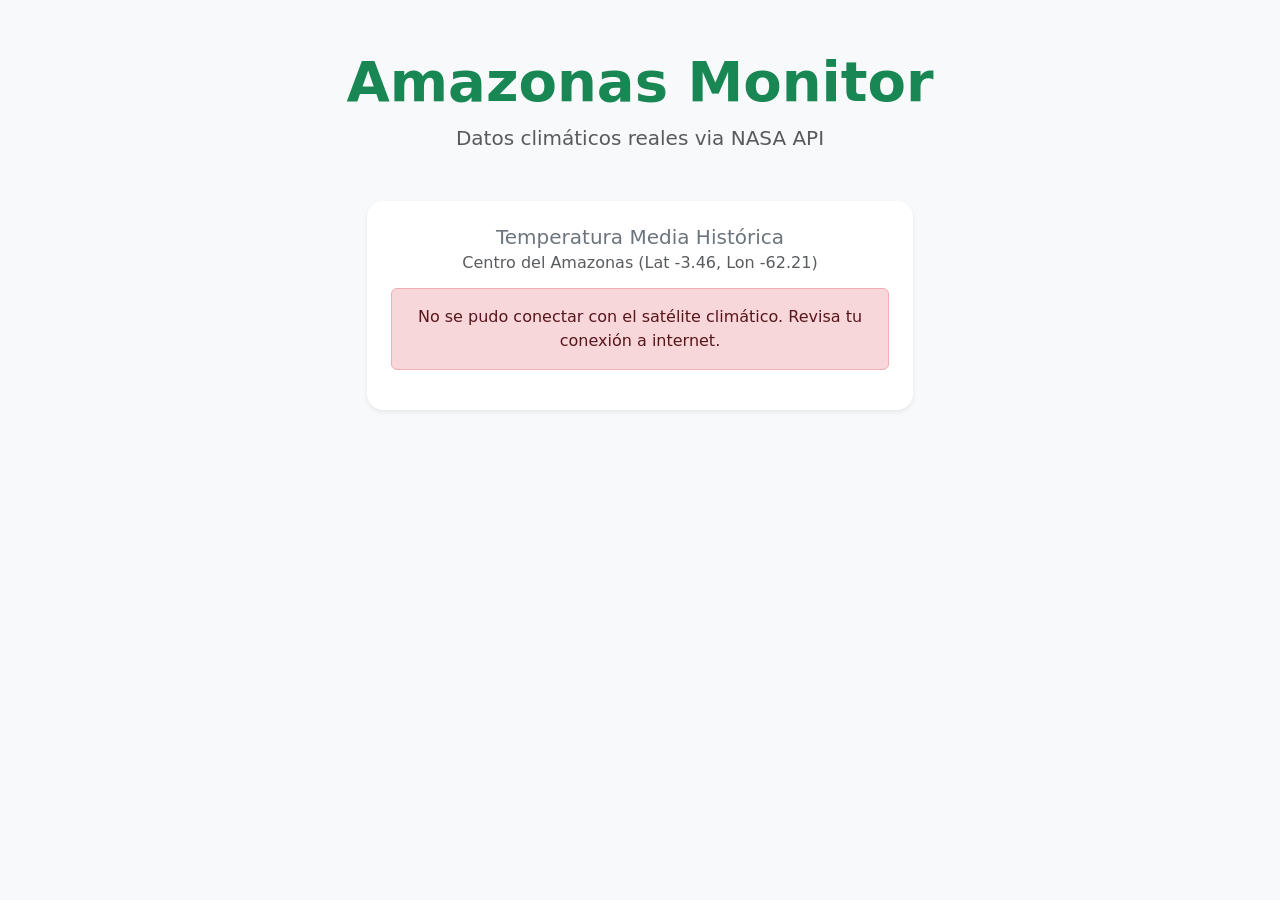
==== index.html @ 57d0ab3b "hola mundo para movil" ====
<!DOCTYPE html>
<html lang="es">
<head>
    <meta charset="UTF-8">
    <meta name="viewport" content="width=device-width, initial-scale=1.0">
    <title>Monitor Amazonas</title>
    <link href="https://cdn.jsdelivr.net/npm/bootstrap@5.3.2/dist/css/bootstrap.min.css" rel="stylesheet">
    <link rel="stylesheet" href="style.css">
</head>
<body class="bg-light">
    <div class="container py-5">
        <header class="text-center mb-5">
            <h1 class="display-4 fw-bold text-success">Amazonas Monitor</h1>
            <p class="lead text-muted">Datos climáticos reales via NASA API</p>
        </header>

        <main class="row justify-content-center">
            <div class="col-md-6">
                <div class="card shadow-sm border-0">
                    <div class="card-body text-center p-4">
                        <h5 class="card-title text-secondary">Temperatura Media Histórica</h5>
                        <h6 class="card-subtitle mb-3 text-muted">Centro del Amazonas (Lat -3.46, Lon -62.21)</h6>
                        
                        <div id="loader" class="spinner-border text-success my-3" role="status">
                            <span class="visually-hidden">Cargando...</span>
                        </div>
                        
                        <h2 id="temp-value" class="display-2 fw-bold text-dark d-none">--°C</h2>
                        <p id="temp-desc" class="text-muted d-none">Promedio climatológico anual a 2 metros de altura</p>
                        
                        <div id="error-message" class="alert alert-danger d-none mt-3" role="alert"></div>
                    </div>
                </div>
            </div>
        </main>
    </div>

    <script src="js/api.js"></script>
    <script src="main.js"></script>
</body>
</html>
---- style.css ----
body {
    /* Tipografía nativa del sistema operativo del móvil */
    font-family: system-ui, -apple-system, "Segoe UI", Roboto, "Helvetica Neue", Arial, sans-serif;
}

.card {
    border-radius: 1rem;
    transition: transform 0.2s ease-in-out, box-shadow 0.2s ease-in-out;
}

/* Pequeño efecto al tocar la tarjeta en el móvil */
.card:active {
    transform: scale(0.98);
}
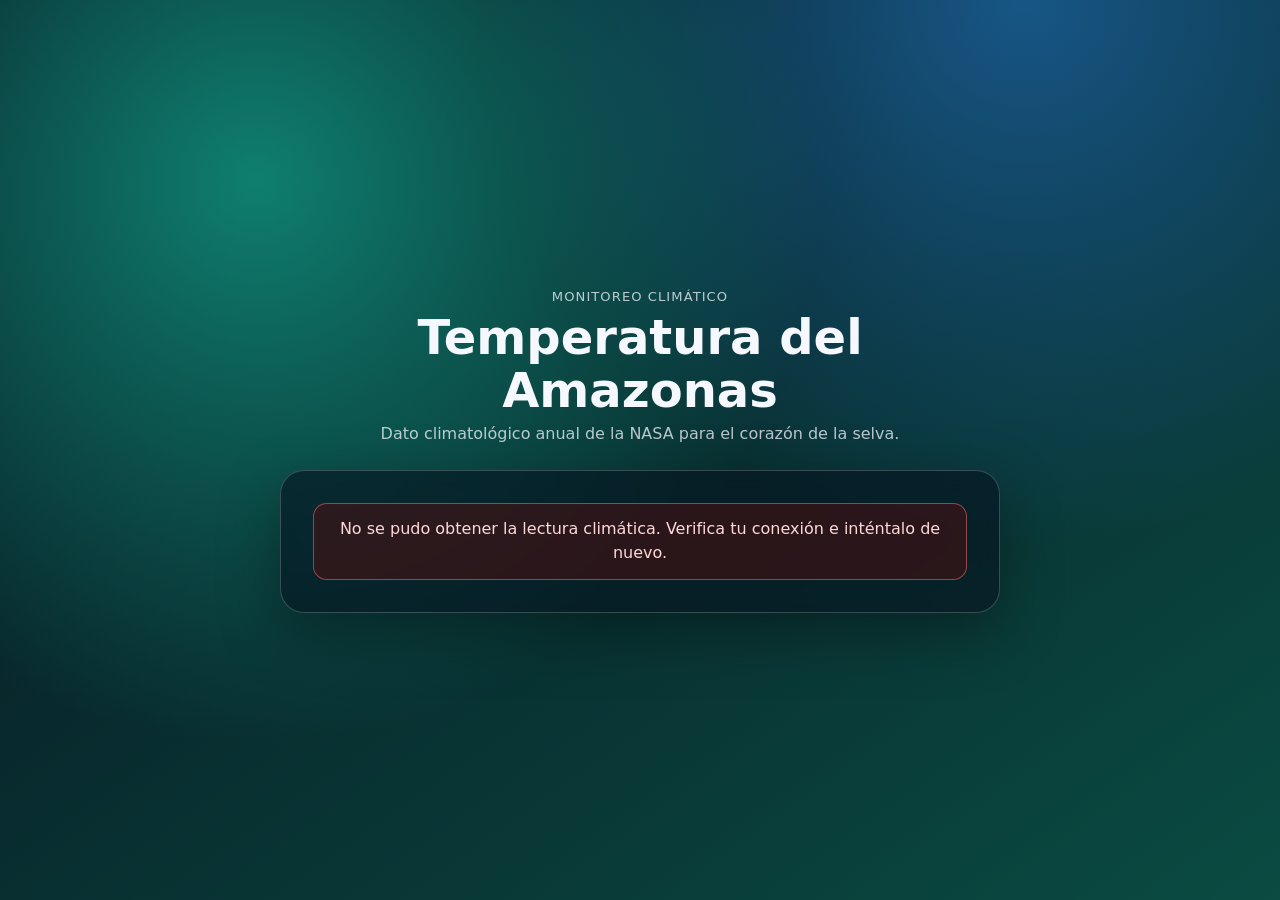
==== commit a3490b1f: "Mejora visual del panel de temperatura del Amazonas" ====
--- a/index.html
+++ b/index.html
@@ -7,35 +7,34 @@
     <link href="https://cdn.jsdelivr.net/npm/bootstrap@5.3.2/dist/css/bootstrap.min.css" rel="stylesheet">
     <link rel="stylesheet" href="style.css">
 </head>
-<body class="bg-light">
-    <div class="container py-5">
-        <header class="text-center mb-5">
-            <h1 class="display-4 fw-bold text-success">Amazonas Monitor</h1>
-            <p class="lead text-muted">Datos climáticos reales via NASA API</p>
+<body>
+    <div class="page-shell">
+        <header class="hero text-center">
+            <p class="hero-kicker">Monitoreo climático</p>
+            <h1 class="hero-title">Temperatura del Amazonas</h1>
+            <p class="hero-subtitle">Dato climatológico anual de la NASA para el corazón de la selva.</p>
         </header>
 
-        <main class="row justify-content-center">
-            <div class="col-md-6">
-                <div class="card shadow-sm border-0">
-                    <div class="card-body text-center p-4">
-                        <h5 class="card-title text-secondary">Temperatura Media Histórica</h5>
-                        <h6 class="card-subtitle mb-3 text-muted">Centro del Amazonas (Lat -3.46, Lon -62.21)</h6>
-                        
-                        <div id="loader" class="spinner-border text-success my-3" role="status">
-                            <span class="visually-hidden">Cargando...</span>
-                        </div>
-                        
-                        <h2 id="temp-value" class="display-2 fw-bold text-dark d-none">--°C</h2>
-                        <p id="temp-desc" class="text-muted d-none">Promedio climatológico anual a 2 metros de altura</p>
-                        
-                        <div id="error-message" class="alert alert-danger d-none mt-3" role="alert"></div>
-                    </div>
-                </div>
+        <main class="temperature-panel" aria-live="polite">
+            <div id="loader" class="loader" role="status">
+                <span class="loader-dot"></span>
+                <span>Cargando lectura...</span>
             </div>
+
+            <div id="temperature-content" class="d-none">
+                <p class="location">Lat -3.46 · Lon -62.21</p>
+                <div id="temp-orb" class="temp-orb" aria-hidden="true"></div>
+                <h2 id="temp-value" class="temperature-value">--°C</h2>
+                <p id="temp-label" class="temperature-label">Estado térmico</p>
+                <p id="temp-desc" class="temperature-description">Promedio climatológico anual a 2 metros de altura.</p>
+            </div>
+
+            <div id="error-message" class="error-message d-none" role="alert"></div>
         </main>
     </div>
 
     <script src="js/api.js"></script>
+    <script src="js/acciones.js"></script>
     <script src="main.js"></script>
 </body>
-</html>+</html>
--- a/style.css
+++ b/style.css
@@ -1,14 +1,165 @@
-body {
-    /* Tipografía nativa del sistema operativo del móvil */
-    font-family: system-ui, -apple-system, "Segoe UI", Roboto, "Helvetica Neue", Arial, sans-serif;
+:root {
+    --bg-start: #07121f;
+    --bg-end: #0a4b42;
+    --panel-bg: rgba(6, 19, 31, 0.62);
+    --panel-border: rgba(255, 255, 255, 0.2);
+    --text-main: #f5f8ff;
+    --text-soft: rgba(245, 248, 255, 0.75);
+    --accent: #7fffd4;
+    --accent-shadow: rgba(127, 255, 212, 0.45);
 }
 
-.card {
-    border-radius: 1rem;
-    transition: transform 0.2s ease-in-out, box-shadow 0.2s ease-in-out;
+* {
+    box-sizing: border-box;
 }
 
-/* Pequeño efecto al tocar la tarjeta en el móvil */
-.card:active {
-    transform: scale(0.98);
-}+body {
+    margin: 0;
+    min-height: 100vh;
+    display: grid;
+    place-items: center;
+    padding: 1.5rem;
+    font-family: "Inter", system-ui, -apple-system, "Segoe UI", Roboto, Arial, sans-serif;
+    color: var(--text-main);
+    background: radial-gradient(circle at 20% 20%, #0f7f6f 0%, transparent 45%),
+        radial-gradient(circle at 80% 0%, #175686 0%, transparent 40%),
+        linear-gradient(145deg, var(--bg-start), var(--bg-end));
+}
+
+.page-shell {
+    width: min(100%, 720px);
+}
+
+.hero {
+    margin-bottom: 1.5rem;
+}
+
+.hero-kicker {
+    margin: 0;
+    text-transform: uppercase;
+    letter-spacing: 0.08em;
+    color: var(--text-soft);
+    font-size: 0.82rem;
+}
+
+.hero-title {
+    margin: 0.3rem 0;
+    font-size: clamp(2rem, 5vw, 3rem);
+    font-weight: 800;
+    line-height: 1.1;
+}
+
+.hero-subtitle {
+    margin: 0;
+    color: var(--text-soft);
+    font-size: 1rem;
+}
+
+.temperature-panel {
+    border: 1px solid var(--panel-border);
+    border-radius: 1.5rem;
+    padding: 2rem;
+    text-align: center;
+    background: var(--panel-bg);
+    backdrop-filter: blur(9px);
+    box-shadow: 0 20px 60px rgba(0, 0, 0, 0.35);
+}
+
+.loader {
+    display: inline-flex;
+    align-items: center;
+    gap: 0.75rem;
+    color: var(--text-soft);
+}
+
+.loader-dot {
+    width: 0.9rem;
+    height: 0.9rem;
+    border-radius: 999px;
+    background-color: var(--accent);
+    box-shadow: 0 0 20px var(--accent-shadow);
+    animation: pulse 1.3s ease-in-out infinite;
+}
+
+.location {
+    margin: 0;
+    color: var(--text-soft);
+    font-size: 0.9rem;
+}
+
+.temp-orb {
+    width: 110px;
+    aspect-ratio: 1;
+    margin: 1.1rem auto;
+    border-radius: 50%;
+    background: radial-gradient(circle at 30% 30%, #ffffff 0%, var(--accent) 26%, transparent 70%);
+    filter: drop-shadow(0 0 24px var(--accent-shadow));
+    animation: floating 4s ease-in-out infinite;
+}
+
+.temperature-value {
+    font-size: clamp(2.7rem, 12vw, 4.8rem);
+    margin: 0;
+    line-height: 1;
+    font-weight: 800;
+}
+
+.temperature-label {
+    margin: 0.6rem 0 0;
+    font-size: 1.1rem;
+    font-weight: 600;
+}
+
+.temperature-description {
+    margin: 0.5rem 0 0;
+    color: var(--text-soft);
+    font-size: 0.95rem;
+}
+
+.error-message {
+    margin: 0;
+    border-radius: 0.85rem;
+    border: 1px solid rgba(255, 118, 118, 0.5);
+    background: rgba(90, 12, 12, 0.45);
+    color: #ffd8d8;
+    padding: 0.85rem 1rem;
+}
+
+.state-fresh {
+    --accent: #7fffd4;
+    --accent-shadow: rgba(127, 255, 212, 0.45);
+}
+
+.state-warm {
+    --accent: #ffd166;
+    --accent-shadow: rgba(255, 209, 102, 0.45);
+}
+
+.state-hot {
+    --accent: #ff7b7b;
+    --accent-shadow: rgba(255, 123, 123, 0.5);
+}
+
+@keyframes pulse {
+    0%,
+    100% {
+        transform: scale(0.95);
+        opacity: 0.75;
+    }
+
+    50% {
+        transform: scale(1.15);
+        opacity: 1;
+    }
+}
+
+@keyframes floating {
+    0%,
+    100% {
+        transform: translateY(0);
+    }
+
+    50% {
+        transform: translateY(-8px);
+    }
+}
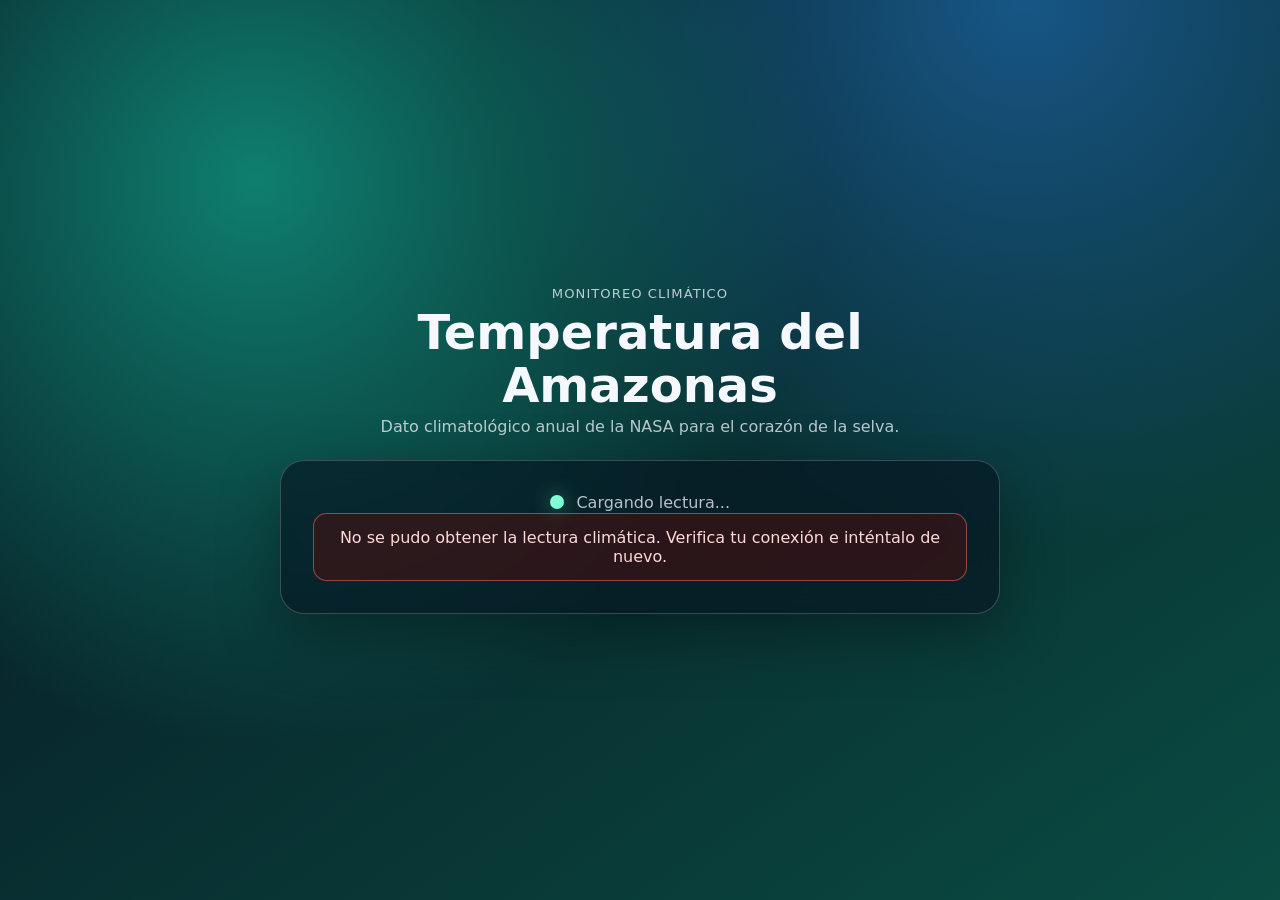
==== commit 8f7905bf: "Corrige funcionamiento y simplifica la interfaz del monitor" ====
--- a/index.html
+++ b/index.html
@@ -4,12 +4,11 @@
     <meta charset="UTF-8">
     <meta name="viewport" content="width=device-width, initial-scale=1.0">
     <title>Monitor Amazonas</title>
-    <link href="https://cdn.jsdelivr.net/npm/bootstrap@5.3.2/dist/css/bootstrap.min.css" rel="stylesheet">
     <link rel="stylesheet" href="style.css">
 </head>
 <body>
     <div class="page-shell">
-        <header class="hero text-center">
+        <header class="hero">
             <p class="hero-kicker">Monitoreo climático</p>
             <h1 class="hero-title">Temperatura del Amazonas</h1>
             <p class="hero-subtitle">Dato climatológico anual de la NASA para el corazón de la selva.</p>
@@ -17,19 +16,19 @@
 
         <main class="temperature-panel" aria-live="polite">
             <div id="loader" class="loader" role="status">
-                <span class="loader-dot"></span>
+                <span class="loader-dot" aria-hidden="true"></span>
                 <span>Cargando lectura...</span>
             </div>
 
-            <div id="temperature-content" class="d-none">
+            <div id="temperature-content" class="is-hidden">
                 <p class="location">Lat -3.46 · Lon -62.21</p>
-                <div id="temp-orb" class="temp-orb" aria-hidden="true"></div>
+                <div class="temp-orb" aria-hidden="true"></div>
                 <h2 id="temp-value" class="temperature-value">--°C</h2>
                 <p id="temp-label" class="temperature-label">Estado térmico</p>
                 <p id="temp-desc" class="temperature-description">Promedio climatológico anual a 2 metros de altura.</p>
             </div>
 
-            <div id="error-message" class="error-message d-none" role="alert"></div>
+            <p id="error-message" class="error-message is-hidden" role="alert"></p>
         </main>
     </div>
 
--- a/style.css
+++ b/style.css
@@ -30,8 +30,13 @@
     width: min(100%, 720px);
 }
 
+.is-hidden {
+    display: none;
+}
+
 .hero {
     margin-bottom: 1.5rem;
+    text-align: center;
 }
 
 .hero-kicker {
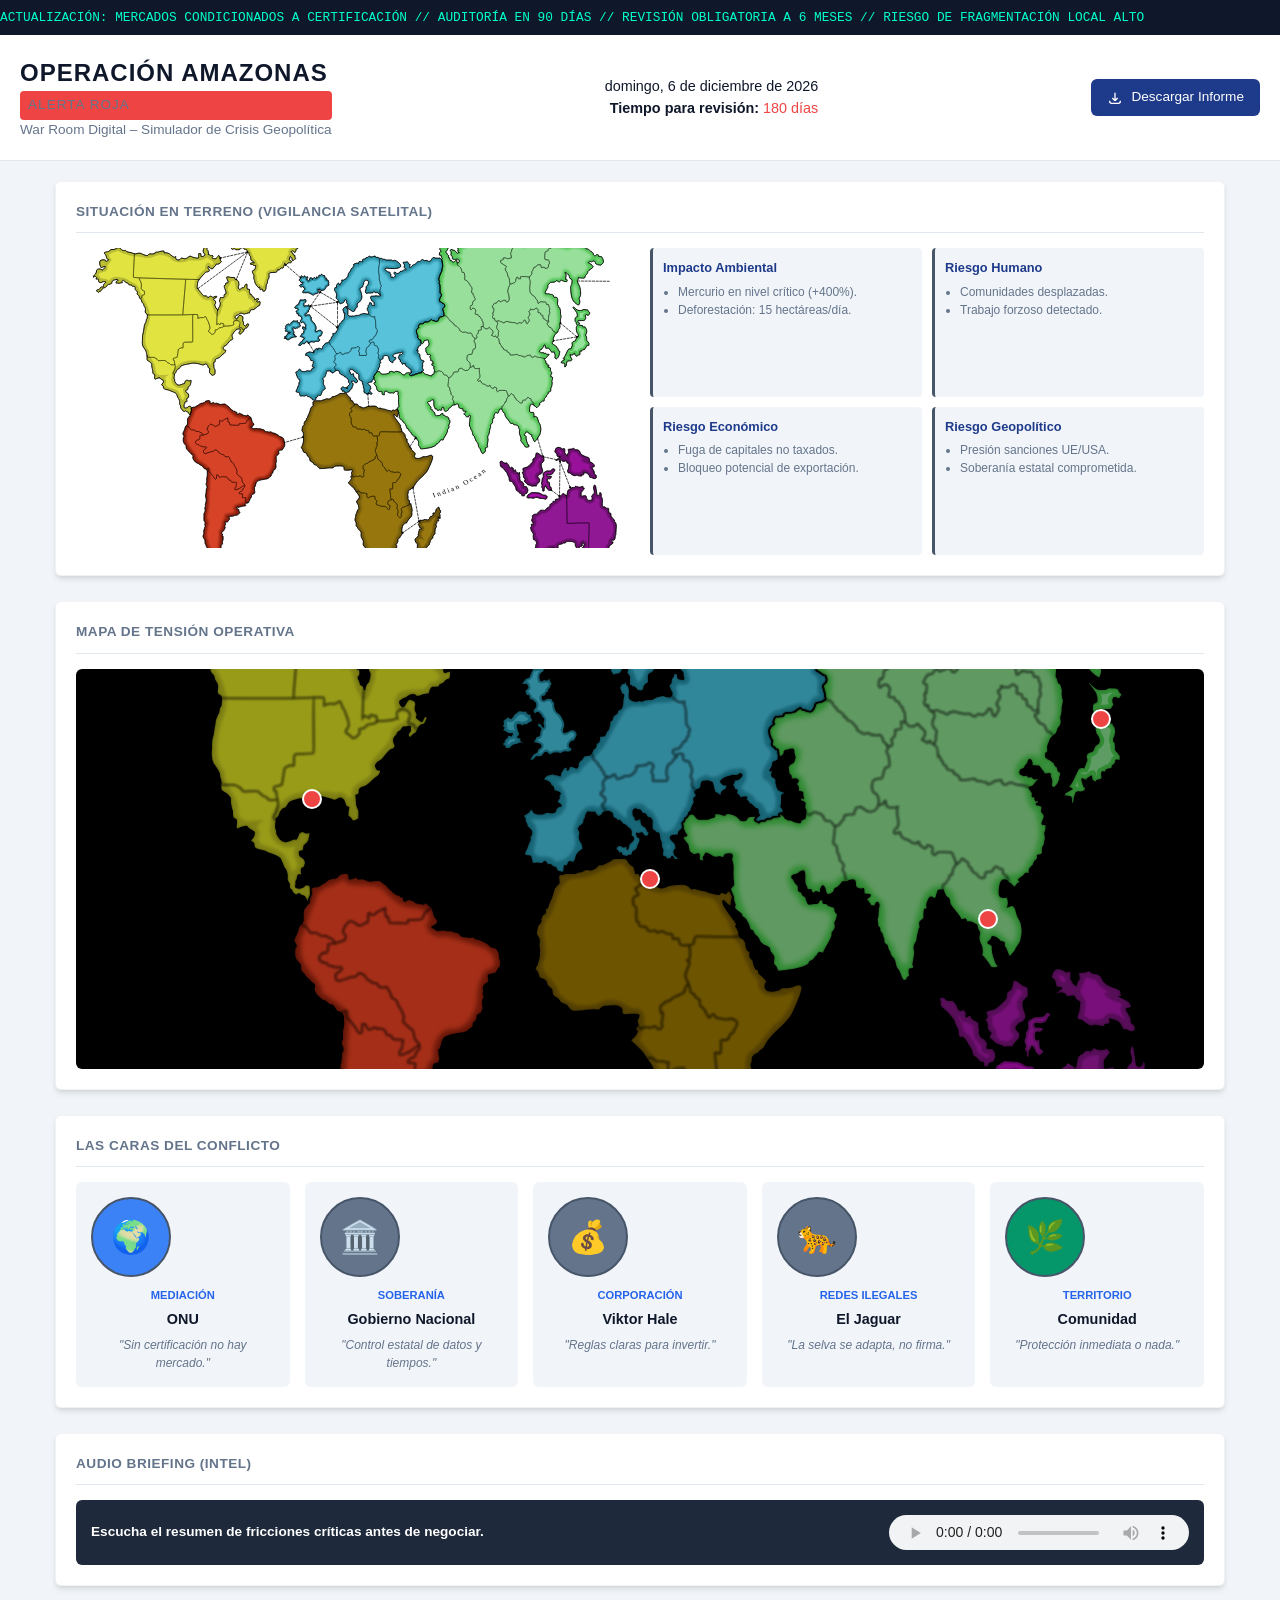
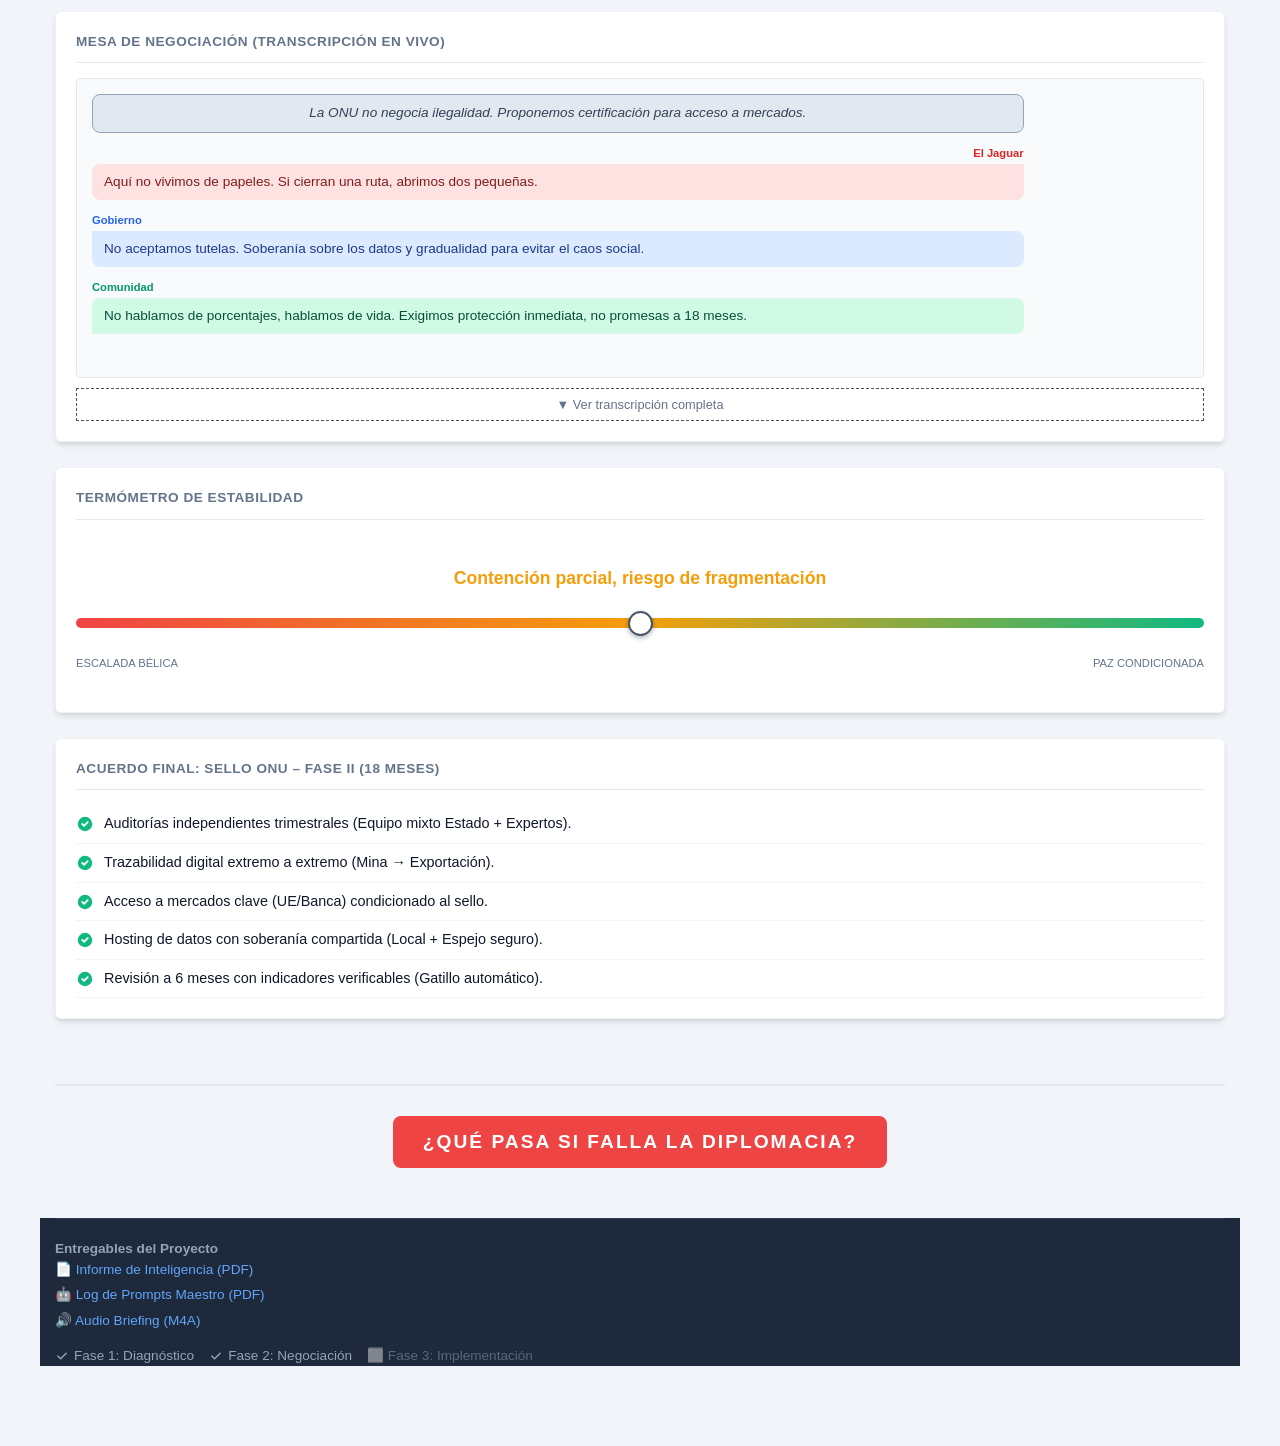
==== commit 58f0edee: "for codex" ====
--- a/index.html
+++ b/index.html
@@ -3,37 +3,701 @@
 <head>
     <meta charset="UTF-8">
     <meta name="viewport" content="width=device-width, initial-scale=1.0">
-    <title>Monitor Amazonas</title>
-    <link rel="stylesheet" href="style.css">
+    <title>UN WAR ROOM | Operación Amazonas</title>
+    <style>
+        :root {
+            --primary: #1e3a8a; /* Deep Blue */
+            --secondary: #475569; /* Slate */
+            --accent: #2563eb; /* Bright Blue */
+            --bg: #f1f5f9; /* Light Gray */
+            --card-bg: #ffffff;
+            --text-main: #0f172a;
+            --text-muted: #64748b;
+            --danger: #ef4444;
+            --success: #10b981;
+            --warning: #f59e0b;
+            --border-radius: 6px;
+            --shadow: 0 4px 6px -1px rgba(0, 0, 0, 0.1), 0 2px 4px -1px rgba(0, 0, 0, 0.06);
+            --font-stack: -apple-system, BlinkMacSystemFont, "Segoe UI", Roboto, Helvetica, Arial, sans-serif;
+        }
+
+        /* Panic Mode Variables */
+        body.panic-mode {
+            --primary: #000000; --bg: #1a0505; --card-bg: #2b0b0b; --text-main: #ffcccc; --text-muted: #ff6666; --accent: #ff0000;
+        }
+
+        * { margin: 0; padding: 0; box-sizing: border-box; }
+        
+        body {
+            font-family: var(--font-stack);
+            background-color: var(--bg);
+            color: var(--text-main);
+            line-height: 1.5;
+            transition: background-color 0.5s ease, color 0.5s ease;
+            padding-bottom: 60px;
+			
+			background-size: cover;
+			background-position: center;
+			background-repeat: no-repeat;
+			background-attachment: fixed; /* Evita que el fondo se mueva al hacer scroll */
+    
+			/* Magia para la transición suave de 0.8 segundos */
+			transition: background-image 0.8s ease-in-out;
+        }
+
+        /* --- Header & Ticker --- */
+        .top-ticker {
+            background: #0f172a;
+            color: #00ffcc;
+            font-family: monospace;
+            font-size: 0.8rem;
+            padding: 8px 0;
+            overflow: hidden;
+            white-space: nowrap;
+            position: relative;
+        }
+        .ticker-content {
+            display: inline-block;
+            animation: marquee 20s linear infinite;
+        }
+        @keyframes marquee {
+            0% { transform: translateX(100%); }
+            100% { transform: translateX(-100%); }
+        }
+
+        header {
+            background: var(--card-bg);
+            padding: 20px;
+            border-bottom: 1px solid #e2e8f0;
+            display: flex;
+            justify-content: space-between;
+            align-items: center;
+            flex-wrap: wrap;
+            gap: 15px;
+        }
+        .header-title h1 { font-size: 1.5rem; text-transform: uppercase; letter-spacing: 1px; }
+        .header-title span { display: block; font-size: 0.85rem; color: var(--text-muted); font-weight: 500; }
+        .badge { background: var(--danger); color: white; padding: 4px 8px; border-radius: 4px; font-size: 0.75rem; font-weight: bold; }
+        .header-meta { text-align: right; font-size: 0.9rem; }
+        .btn-download {
+            background: var(--primary);
+            color: white;
+            text-decoration: none;
+            padding: 8px 16px;
+            border-radius: var(--border-radius);
+            font-size: 0.85rem;
+            display: inline-flex;
+            align-items: center;
+            gap: 8px;
+            transition: background 0.2s;
+        }
+        .btn-download:hover { background: var(--accent); }
+
+        /* --- Layout Grid --- */
+        .container {
+            max-width: 1200px;
+            margin: 20px auto;
+            padding: 0 15px;
+            display: grid;
+            gap: 25px;
+        }
+
+        /* --- Cards --- */
+        .card {
+            background: var(--card-bg);
+            border-radius: var(--border-radius);
+            box-shadow: var(--shadow);
+            padding: 20px;
+            border: 1px solid rgba(0,0,0,0.05);
+        }
+        .card-header {
+            border-bottom: 1px solid #e2e8f0;
+            padding-bottom: 10px;
+            margin-bottom: 15px;
+            font-weight: 600;
+            text-transform: uppercase;
+            font-size: 0.85rem;
+            color: var(--text-muted);
+            letter-spacing: 0.5px;
+            display: flex;
+            justify-content: space-between;
+            align-items: center;
+        }
+
+        /* --- Section 1: Situation --- */
+        .situation-grid {
+            display: grid;
+            grid-template-columns: 1fr 1fr;
+            gap: 20px;
+        }
+        @media (max-width: 768px) { .situation-grid { grid-template-columns: 1fr; } }
+        
+        .camp-image {
+            width: 100%;
+            height: 300px;
+            object-fit: cover;
+            border-radius: var(--border-radius);
+            filter: grayscale(20%) contrast(110%);
+        }
+        .risk-cards { display: grid; grid-template-columns: 1fr 1fr; gap: 10px; }
+        .risk-item {
+            background: var(--bg);
+            padding: 10px;
+            border-radius: 4px;
+            border-left: 3px solid var(--secondary);
+        }
+        .risk-item h4 { font-size: 0.8rem; margin-bottom: 5px; color: var(--primary); }
+        .risk-item ul { padding-left: 15px; font-size: 0.75rem; color: var(--text-muted); }
+
+        /* --- Section 2: Map --- */
+        .map-container {
+            position: relative;
+            width: 100%;
+            height: 400px;
+            background: #000;
+            border-radius: var(--border-radius);
+            overflow: hidden;
+        }
+        .map-overlay-img {
+            width: 100%;
+            height: 100%;
+            object-fit: cover;
+            opacity: 0.7;
+        }
+        .map-marker {
+            position: absolute;
+            width: 20px;
+            height: 20px;
+            background: var(--danger);
+            border: 2px solid white;
+            border-radius: 50%;
+            cursor: pointer;
+            animation: pulse 2s infinite;
+            z-index: 10;
+        }
+        .map-marker:hover { transform: scale(1.2); }
+        @keyframes pulse {
+            0% { box-shadow: 0 0 0 0 rgba(239, 68, 68, 0.7); }
+            70% { box-shadow: 0 0 0 10px rgba(239, 68, 68, 0); }
+            100% { box-shadow: 0 0 0 0 rgba(239, 68, 68, 0); }
+        }
+        /* Tooltip Modal */
+        .map-modal {
+            position: absolute;
+            bottom: 20px;
+            left: 20px;
+            right: 20px;
+            background: rgba(15, 23, 42, 0.95);
+            color: white;
+            padding: 15px;
+            border-radius: 6px;
+            display: none;
+            -webkit-backdrop-filter: blur(9px); /* Para Safari y versiones antiguas de Chrome/Edge */
+            backdrop-filter: blur(4px);
+            z-index: 20;
+        }
+
+        /* --- Section 3: Characters --- */
+        .char-grid {
+            display: grid;
+            grid-template-columns: repeat(auto-fit, minmax(200px, 1fr));
+            gap: 15px;
+        }
+        .char-card {
+            background: var(--bg);
+            padding: 15px;
+            border-radius: var(--border-radius);
+            text-align: center;
+            transition: transform 0.2s;
+        }
+        .char-card:hover { transform: translateY(-3px); box-shadow: var(--shadow); }
+        .char-img {
+            width: 80px;
+            height: 80px;
+            border-radius: 50%;
+            object-fit: cover;
+            margin-bottom: 10px;
+            border: 2px solid var(--secondary);
+            background: #cbd5e1; /* Placeholder color */
+        }
+        .char-role { font-size: 0.7rem; color: var(--accent); font-weight: bold; text-transform: uppercase; margin-bottom: 5px; }
+        .char-name { font-weight: bold; font-size: 0.9rem; margin-bottom: 5px; }
+        .char-stance { font-size: 0.75rem; color: var(--text-muted); font-style: italic; }
+
+        /* --- Section 4: Audio --- */
+        .audio-player-wrapper {
+            background: #1e293b;
+            color: white;
+            padding: 15px;
+            border-radius: var(--border-radius);
+            display: flex;
+            align-items: center;
+            gap: 15px;
+            flex-wrap: wrap;
+        }
+        .audio-label { font-size: 0.85rem; font-weight: bold; flex: 1; }
+        audio { height: 35px; min-width: 250px; }
+
+        /* --- Section 5: Chat --- */
+        .chat-box {
+            height: 300px;
+            overflow-y: auto;
+            background: #f8fafc;
+            border: 1px solid #e2e8f0;
+            padding: 15px;
+            border-radius: 4px;
+            margin-bottom: 10px;
+        }
+        .msg { margin-bottom: 12px; display: flex; flex-direction: column; max-width: 85%; }
+        .msg-header { font-size: 0.7rem; margin-bottom: 2px; font-weight: bold; }
+        .msg-bubble { padding: 8px 12px; border-radius: 8px; font-size: 0.85rem; position: relative; }
+        
+        /* Actor Colors */
+        .actor-onu { align-self: center; text-align: center; }
+        .actor-onu .msg-bubble { background: #e2e8f0; color: #334155; font-style: italic; border: 1px solid #94a3b8; }
+        
+        .actor-gob { align-self: flex-start; }
+        .actor-gob .msg-header { color: #2563eb; }
+        .actor-gob .msg-bubble { background: #dbeafe; color: #1e3a8a; border-top-left-radius: 0; }
+        
+        .actor-ilegal { align-self: flex-end; text-align: right; }
+        .actor-ilegal .msg-header { color: #dc2626; align-self: flex-end; }
+        .actor-ilegal .msg-bubble { background: #fee2e2; color: #7f1d1d; border-top-right-radius: 0; text-align: left; }
+        
+        .actor-indigena { align-self: flex-start; }
+        .actor-indigena .msg-header { color: #059669; }
+        .actor-indigena .msg-bubble { background: #d1fae5; color: #064e3b; border-bottom-left-radius: 0; }
+
+        .transcript-toggle { 
+            width: 100%; 
+            padding: 8px; 
+            background: transparent; 
+            border: 1px dashed var(--secondary); 
+            cursor: pointer; 
+            color: var(--text-muted);
+            font-size: 0.8rem;
+        }
+
+        /* --- Section 6: Thermometer --- */
+        .thermometer-wrapper { padding: 20px 0; text-align: center; }
+        .slider-container { position: relative; width: 100%; margin: 20px 0; }
+        input[type=range] {
+            width: 100%;
+            -webkit-appearance: none;
+            height: 10px;
+            border-radius: 5px;
+            background: linear-gradient(to right, #ef4444 0%, #f59e0b 50%, #10b981 100%);
+            outline: none;
+        }
+        input[type=range]::-webkit-slider-thumb {
+            -webkit-appearance: none;
+            appearance: none;
+            width: 25px;
+            height: 25px;
+            border-radius: 50%;
+            background: white;
+            border: 2px solid var(--secondary);
+            cursor: pointer;
+            box-shadow: 0 2px 5px rgba(0,0,0,0.3);
+        }
+        .thermo-status { font-size: 1.1rem; font-weight: bold; margin-top: 10px; min-height: 1.5em; }
+
+        /* --- Section 7: Agreement --- */
+        .agreement-list { list-style: none; }
+        .agreement-list li {
+            padding: 8px 0;
+            border-bottom: 1px solid #f1f5f9;
+            display: flex;
+            align-items: start;
+            gap: 10px;
+            font-size: 0.9rem;
+        }
+        .agreement-list li svg { flex-shrink: 0; color: var(--success); width: 18px; height: 18px; margin-top: 2px; }
+
+        /* --- Section 8: Panic Button --- */
+        .panic-section { text-align: center; margin-top: 40px; padding: 30px; border-top: 2px solid #e2e8f0; }
+        .btn-panic {
+            background: var(--danger);
+            color: white;
+            border: none;
+            padding: 15px 30px;
+            font-size: 1.2rem;
+            font-weight: bold;
+            text-transform: uppercase;
+            letter-spacing: 2px;
+            border-radius: 8px;
+            cursor: pointer;
+            box-shadow: 0 0 0 0 rgba(239, 68, 68, 0.7);
+            animation: pulse-red 2s infinite;
+        }
+        @keyframes pulse-red {
+            0% { transform: scale(1); box-shadow: 0 0 0 0 rgba(239, 68, 68, 0.7); }
+            50% { transform: scale(1.05); box-shadow: 0 0 0 20px rgba(239, 68, 68, 0); }
+            100% { transform: scale(1); box-shadow: 0 0 0 0 rgba(239, 68, 68, 0); }
+        }
+        
+        .dystopia-panel {
+            display: none;
+            background: #450a0a;
+            color: #fca5a5;
+            padding: 20px;
+            margin-top: 20px;
+            border: 2px solid #7f1d1d;
+            border-radius: var(--border-radius);
+            text-align: left;
+        }
+        .dystopia-panel h3 { border-bottom: 1px solid #7f1d1d; padding-bottom: 10px; margin-bottom: 15px; }
+
+        /* --- Footer --- */
+        footer {
+            background: #1e293b;
+            color: #94a3b8;
+            padding: 30px 0;
+            margin-top: 40px;
+            font-size: 0.85rem;
+        }
+        .footer-links a { color: #60a5fa; text-decoration: none; display: block; margin-bottom: 5px; }
+        .checklist { display: flex; gap: 15px; margin-top: 15px; }
+        .checklist span { display: flex; align-items: center; gap: 5px; }
+
+        /* Utility */
+        .shake { animation: shake 0.5s cubic-bezier(.36,.07,.19,.97) both; }
+        @keyframes shake {
+            10%, 90% { transform: translate3d(-1px, 0, 0); }
+            20%, 80% { transform: translate3d(2px, 0, 0); }
+            30%, 50%, 70% { transform: translate3d(-4px, 0, 0); }
+            40%, 60% { transform: translate3d(4px, 0, 0); }
+        }
+    </style>
+	
+	<link rel="preload" href="assets/1.png" as="image">
+	<link rel="preload" href="assets/2.png" as="image">
+	<link rel="preload" href="assets/3.png" as="image">
+	<link rel="preload" href="assets/4.png" as="image">
 </head>
 <body>
-    <div class="page-shell">
-        <header class="hero">
-            <p class="hero-kicker">Monitoreo climático</p>
-            <h1 class="hero-title">Temperatura del Amazonas</h1>
-            <p class="hero-subtitle">Dato climatológico anual de la NASA para el corazón de la selva.</p>
-        </header>
-
-        <main class="temperature-panel" aria-live="polite">
-            <div id="loader" class="loader" role="status">
-                <span class="loader-dot" aria-hidden="true"></span>
-                <span>Cargando lectura...</span>
-            </div>
-
-            <div id="temperature-content" class="is-hidden">
-                <p class="location">Lat -3.46 · Lon -62.21</p>
-                <div class="temp-orb" aria-hidden="true"></div>
-                <h2 id="temp-value" class="temperature-value">--°C</h2>
-                <p id="temp-label" class="temperature-label">Estado térmico</p>
-                <p id="temp-desc" class="temperature-description">Promedio climatológico anual a 2 metros de altura.</p>
-            </div>
-
-            <p id="error-message" class="error-message is-hidden" role="alert"></p>
-        </main>
+
+    <div class="top-ticker">
+        <div class="ticker-content">
+            ACTUALIZACIÓN: MERCADOS CONDICIONADOS A CERTIFICACIÓN // AUDITORÍA EN 90 DÍAS // REVISIÓN OBLIGATORIA A 6 MESES // RIESGO DE FRAGMENTACIÓN LOCAL ALTO
+        </div>
     </div>
 
-    <script src="js/api.js"></script>
-    <script src="js/acciones.js"></script>
-    <script src="main.js"></script>
+    <header>
+        <div class="header-title">
+            <h1>Operación Amazonas <span class="badge">ALERTA ROJA</span></h1>
+            <span>War Room Digital – Simulador de Crisis Geopolítica</span>
+        </div>
+        <div class="header-meta">
+            <p id="current-date">--/--/----</p>
+            <p><strong>Tiempo para revisión:</strong> <span style="color:var(--danger)">180 días</span></p>
+        </div>
+        <a href="docs/informe_inteligencia.pdf" class="btn-download" download>
+            <svg width="16" height="16" fill="none" stroke="currentColor" stroke-width="2" viewBox="0 0 24 24"><path d="M4 16v1a3 3 0 003 3h10a3 3 0 003-3v-1m-4-4l-4 4m0 0l-4-4m4 4V4"></path></svg>
+            Descargar Informe
+        </a>
+    </header>
+
+    <main class="container">
+
+        <section class="card">
+            <div class="card-header">Situación en Terreno (Vigilancia Satelital)</div>
+            <div class="situation-grid">
+                <div>
+                    <img src="assets/Risk_board.svg" alt="Vista Dron Campamento" class="camp-image">
+                </div>
+                <div class="risk-cards">
+                    <div class="risk-item">
+                        <h4>Impacto Ambiental</h4>
+                        <ul>
+                            <li>Mercurio en nivel crítico (+400%).</li>
+                            <li>Deforestación: 15 hectáreas/día.</li>
+                        </ul>
+                    </div>
+                    <div class="risk-item">
+                        <h4>Riesgo Humano</h4>
+                        <ul>
+                            <li>Comunidades desplazadas.</li>
+                            <li>Trabajo forzoso detectado.</li>
+                        </ul>
+                    </div>
+                    <div class="risk-item">
+                        <h4>Riesgo Económico</h4>
+                        <ul>
+                            <li>Fuga de capitales no taxados.</li>
+                            <li>Bloqueo potencial de exportación.</li>
+                        </ul>
+                    </div>
+                    <div class="risk-item">
+                        <h4>Riesgo Geopolítico</h4>
+                        <ul>
+                            <li>Presión sanciones UE/USA.</li>
+                            <li>Soberanía estatal comprometida.</li>
+                        </ul>
+                    </div>
+                </div>
+            </div>
+        </section>
+
+        <section class="card">
+            <div class="card-header">Mapa de Tensión Operativa</div>
+            <div class="map-container" id="map-container">
+                
+				<!-- <img src="assets/campamento_dron.png" class="map-overlay-img" alt="Mapa Base">Risk_board.svg -->
+                <img src="assets/Risk_board.svg" class="map-overlay-img" alt="Mapa Base">
+				
+                <div class="map-marker" style="top: 30%; left: 20%;" data-info="Zona de Extracción: Foco principal de maquinaria pesada. Suelo inestable."></div>
+                <div class="map-marker" style="top: 60%; left: 80%;" data-info="Río Contaminado: Niveles tóxicos aguas abajo. Afecta pesca local."></div>
+                <div class="map-marker" style="top: 50%; left: 50%;" data-info="Campamento Logístico: Centro de operaciones y almacenamiento de combustible."></div>
+                <div class="map-marker" style="top: 10%; left: 90%;" data-info="Ruta de Salida: Vía precaria hacia frontera. Control intermitente."></div>
+
+                <div class="map-modal" id="map-modal">
+                    <strong>Punto de interés:</strong> <span id="modal-text">...</span>
+                </div>
+            </div>
+        </section>
+
+        <section class="card">
+            <div class="card-header">Las Caras del Conflicto</div>
+            <div class="char-grid">
+                <div class="char-card">
+                    <div class="char-img" style="display:flex;align-items:center;justify-content:center;font-size:2rem;background:#3b82f6;color:white;">🌍</div>
+                    <div class="char-role">Mediación</div>
+                    <div class="char-name">ONU</div>
+                    <div class="char-stance">"Sin certificación no hay mercado."</div>
+                </div>
+                <div class="char-card">
+                    <div class="char-img" style="display:flex;align-items:center;justify-content:center;font-size:2rem;background:#64748b;color:white;">🏛️</div>
+                    <div class="char-role">Soberanía</div>
+                    <div class="char-name">Gobierno Nacional</div>
+                    <div class="char-stance">"Control estatal de datos y tiempos."</div>
+                </div>
+                <div class="char-card">                    
+					<div class="char-img" style="display:flex;align-items:center;justify-content:center;font-size:2rem;background:#64748b;color:white;">💰</div>
+                    <div class="char-role">Corporación</div>
+                    <div class="char-name">Viktor Hale</div>
+                    <div class="char-stance">"Reglas claras para invertir."</div>
+                </div>
+                <div class="char-card">
+                    <div class="char-img" style="display:flex;align-items:center;justify-content:center;font-size:2rem;background:#64748b;color:white;">🐆️</div>
+                    <div class="char-role">Redes Ilegales</div>
+                    <div class="char-name">El Jaguar</div>
+                    <div class="char-stance">"La selva se adapta, no firma."</div>
+                </div>
+                <div class="char-card">
+                    <div class="char-img" style="display:flex;align-items:center;justify-content:center;font-size:2rem;background:#059669;color:white;">🌿</div>
+                    <div class="char-role">Territorio</div>
+                    <div class="char-name">Comunidad</div>
+                    <div class="char-stance">"Protección inmediata o nada."</div>
+                </div>
+            </div>
+        </section>
+
+        <section class="card">
+            <div class="card-header">Audio Briefing (Intel)</div>
+            <div class="audio-player-wrapper">
+                <div class="audio-label">Escucha el resumen de fricciones críticas antes de negociar.</div>
+                <audio controls>
+                    <source src="audio/briefing.m4a" type="audio/mp4">
+                    Tu navegador no soporta audio HTML5.
+                </audio>
+            </div>
+        </section>
+
+        <section class="card">
+            <div class="card-header">Mesa de Negociación (Transcripción en vivo)</div>
+            <div class="chat-box" id="chat-feed">
+                <div class="msg actor-onu">
+                    <div class="msg-bubble">La ONU no negocia ilegalidad. Proponemos certificación para acceso a mercados.</div>
+                </div>
+                <div class="msg actor-ilegal">
+                    <div class="msg-header">El Jaguar</div>
+                    <div class="msg-bubble">Aquí no vivimos de papeles. Si cierran una ruta, abrimos dos pequeñas.</div>
+                </div>
+                <div class="msg actor-gob">
+                    <div class="msg-header">Gobierno</div>
+                    <div class="msg-bubble">No aceptamos tutelas. Soberanía sobre los datos y gradualidad para evitar el caos social.</div>
+                </div>
+                <div class="msg actor-indigena">
+                    <div class="msg-header">Comunidad</div>
+                    <div class="msg-bubble">No hablamos de porcentajes, hablamos de vida. Exigimos protección inmediata, no promesas a 18 meses.</div>
+                </div>
+                <div id="extra-chat" style="display:none;">
+                    <div class="msg actor-onu">
+                        <div class="msg-bubble">Entendido. Ofrecemos trazabilidad financiada si el Estado garantiza las auditorías mixtas.</div>
+                    </div>
+                    <div class="msg actor-gob">
+                        <div class="msg-header">Gobierno</div>
+                        <div class="msg-bubble">Aceptamos auditorías si nuestros técnicos lideran. Necesitamos fondos para reconversión laboral.</div>
+                    </div>
+                    <div class="msg actor-ilegal">
+                        <div class="msg-header">El Jaguar</div>
+                        <div class="msg-bubble">Si el mercado grande se cierra, bajamos perfil. Pero cuidado con empujar demasiado.</div>
+                    </div>
+                </div>
+            </div>
+            <button class="transcript-toggle" onclick="toggleChat()">▼ Ver transcripción completa</button>
+        </section>
+
+        <section class="card">
+            <div class="card-header">Termómetro de Estabilidad</div>
+            <div class="thermometer-wrapper">
+                <div class="thermo-status" id="thermo-text" style="color: #f59e0b;">Contención parcial, riesgo de fragmentación</div>
+                <div class="slider-container">
+                    <input type="range" min="0" max="100" value="50" id="peace-slider" oninput="updateThermo(this.value)">
+                </div>
+                <div style="display:flex; justify-content:space-between; font-size:0.7rem; color:var(--text-muted);">
+                    <span>ESCALADA BÉLICA</span>
+                    <span>PAZ CONDICIONADA</span>
+                </div>
+            </div>
+        </section>
+
+        <section class="card">
+            <div class="card-header">Acuerdo Final: Sello ONU – Fase II (18 meses)</div>
+            <ul class="agreement-list">
+                <li>
+                    <svg viewBox="0 0 20 20" fill="currentColor"><path fill-rule="evenodd" d="M10 18a8 8 0 100-16 8 8 0 000 16zm3.707-9.293a1 1 0 00-1.414-1.414L9 10.586 7.707 9.293a1 1 0 00-1.414 1.414l2 2a1 1 0 001.414 0l4-4z" clip-rule="evenodd"/></svg>
+                    Auditorías independientes trimestrales (Equipo mixto Estado + Expertos).
+                </li>
+                <li>
+                    <svg viewBox="0 0 20 20" fill="currentColor"><path fill-rule="evenodd" d="M10 18a8 8 0 100-16 8 8 0 000 16zm3.707-9.293a1 1 0 00-1.414-1.414L9 10.586 7.707 9.293a1 1 0 00-1.414 1.414l2 2a1 1 0 001.414 0l4-4z" clip-rule="evenodd"/></svg>
+                    Trazabilidad digital extremo a extremo (Mina → Exportación).
+                </li>
+                <li>
+                    <svg viewBox="0 0 20 20" fill="currentColor"><path fill-rule="evenodd" d="M10 18a8 8 0 100-16 8 8 0 000 16zm3.707-9.293a1 1 0 00-1.414-1.414L9 10.586 7.707 9.293a1 1 0 00-1.414 1.414l2 2a1 1 0 001.414 0l4-4z" clip-rule="evenodd"/></svg>
+                    Acceso a mercados clave (UE/Banca) condicionado al sello.
+                </li>
+                <li>
+                    <svg viewBox="0 0 20 20" fill="currentColor"><path fill-rule="evenodd" d="M10 18a8 8 0 100-16 8 8 0 000 16zm3.707-9.293a1 1 0 00-1.414-1.414L9 10.586 7.707 9.293a1 1 0 00-1.414 1.414l2 2a1 1 0 001.414 0l4-4z" clip-rule="evenodd"/></svg>
+                    Hosting de datos con soberanía compartida (Local + Espejo seguro).
+                </li>
+                <li>
+                    <svg viewBox="0 0 20 20" fill="currentColor"><path fill-rule="evenodd" d="M10 18a8 8 0 100-16 8 8 0 000 16zm3.707-9.293a1 1 0 00-1.414-1.414L9 10.586 7.707 9.293a1 1 0 00-1.414 1.414l2 2a1 1 0 001.414 0l4-4z" clip-rule="evenodd"/></svg>
+                    Revisión a 6 meses con indicadores verificables (Gatillo automático).
+                </li>
+            </ul>
+        </section>
+
+        <section class="panic-section">
+            <button class="btn-panic" onclick="togglePanic()">¿Qué pasa si falla la diplomacia?</button>
+            
+            <div id="dystopia-panel" class="dystopia-panel">
+                <h3>ESCENARIO DISTÓPICO: FRAGMENTACIÓN TOTAL</h3>
+                <div style="display:grid; grid-template-columns: 1fr 1fr; gap:20px;">
+                    <div>
+                        <strong>Colapso Humano:</strong><br>
+                        Violencia dispersa. Las rutas se multiplican. Desplazamiento forzado de 5.000+ personas.
+                    </div>
+                    <div>
+                        <strong>Colapso Económico:</strong><br>
+                        Mercado negro domina el 90%. Sanciones internacionales bloquean cuentas estatales.
+                    </div>
+                </div>
+                <br>
+                <button onclick="togglePanic()" style="background:#fff; color:#000; border:none; padding:8px 16px; cursor:pointer; font-weight:bold;">RESTAURAR ORDEN DIPLOMÁTICO</button>
+            </div>
+        </section>
+
+    </main>
+
+    <footer class="container">
+        <div style="border-top: 1px solid #334155; padding-top:20px;">
+            <h4>Entregables del Proyecto</h4>
+            <div class="footer-links">
+                <a href="docs/informe_inteligencia.pdf">📄 Informe de Inteligencia (PDF)</a>
+                <a href="docs/log_prompts.pdf">🤖 Log de Prompts Maestro (PDF)</a>
+                <a href="audio/briefing.m4a">🔊 Audio Briefing (M4A)</a>
+            </div>
+            
+            <div class="checklist">
+                <span><svg width="14" height="14" fill="currentColor" viewBox="0 0 20 20"><path fill-rule="evenodd" d="M16.707 5.293a1 1 0 010 1.414l-8 8a1 1 0 01-1.414 0l-4-4a1 1 0 011.414-1.414L8 12.586l7.293-7.293a1 1 0 011.414 0z" clip-rule="evenodd"/></svg> Fase 1: Diagnóstico</span>
+                <span><svg width="14" height="14" fill="currentColor" viewBox="0 0 20 20"><path fill-rule="evenodd" d="M16.707 5.293a1 1 0 010 1.414l-8 8a1 1 0 01-1.414 0l-4-4a1 1 0 011.414-1.414L8 12.586l7.293-7.293a1 1 0 011.414 0z" clip-rule="evenodd"/></svg> Fase 2: Negociación</span>
+                <span style="opacity:0.5">⬜ Fase 3: Implementación</span>
+            </div>
+        </div>
+    </footer>
+
+    <script>
+        // Fecha actual
+        document.getElementById('current-date').innerText = new Date().toLocaleDateString('es-ES', { 
+            weekday: 'long', year: 'numeric', month: 'long', day: 'numeric' 
+        });
+
+        // Toggle Chat Accordion
+        function toggleChat() {
+            const extra = document.getElementById('extra-chat');
+            const btn = document.querySelector('.transcript-toggle');
+            if (extra.style.display === 'none') {
+                extra.style.display = 'block';
+                btn.innerText = '▲ Ocultar detalle';
+            } else {
+                extra.style.display = 'none';
+                btn.innerText = '▼ Ver transcripción completa';
+            }
+        }
+
+ /**
+ * Actualiza el termómetro y el fondo según el nivel de tensión (0-100).
+ * Utiliza un patrón de configuración para evitar múltiples if/else, mejorando la legibilidad.
+ * * @param {number} val - Valor actual del slider (0 a 100).
+ */
+function updateThermo(val) {
+    const text = document.getElementById('thermo-text');
+    const body = document.body;
+
+    // Definición centralizada de los 4 estados (KISS & DRY)
+    const riskStates = [
+        { max: 25, img: 'assets/1.png', msg: 'Paz y conservación total', color: '#10b981' }, // 0 - 24%
+        { max: 50, img: 'assets/2.png', msg: 'Explotación y deforestación inicial', color: '#f59e0b' }, // 25 - 49%
+        { max: 75, img: 'assets/3.png', msg: 'Riesgo de escalada e incendios', color: '#ea580c' }, // 50 - 74%
+        { max: 101, img: 'assets/4.png', msg: 'Guerra total y devastación', color: '#dc2626' }  // 75 - 100%
+    ];
+
+    // Encontramos el primer estado donde el valor sea menor que el límite máximo
+    const currentState = riskStates.find(state => val < state.max);
+
+    // Aplicamos los cambios al DOM
+    text.innerText = currentState.msg;
+    text.style.color = currentState.color;
+    body.style.backgroundImage = `url('${currentState.img}')`;
+}
+
+        // Map Modal Logic
+        const markers = document.querySelectorAll('.map-marker');
+        const modal = document.getElementById('map-modal');
+        const modalText = document.getElementById('modal-text');
+
+        markers.forEach(marker => {
+            marker.addEventListener('click', (e) => {
+                e.stopPropagation();
+                modalText.innerText = marker.getAttribute('data-info');
+                modal.style.display = 'block';
+            });
+        });
+
+        document.getElementById('map-container').addEventListener('click', () => {
+            modal.style.display = 'none';
+        });
+
+        // Panic Button Logic
+        function togglePanic() {
+            document.body.classList.toggle('panic-mode');
+            document.body.classList.toggle('shake');
+            
+            const panel = document.getElementById('dystopia-panel');
+            const btn = document.querySelector('.btn-panic');
+            
+            if (panel.style.display === 'block') {
+                panel.style.display = 'none';
+                btn.innerText = "¿QUÉ PASA SI FALLA LA DIPLOMACIA?";
+                setTimeout(() => document.body.classList.remove('shake'), 500);
+            } else {
+                panel.style.display = 'block';
+                btn.innerText = "ALERTA: MODO FALLO ACTIVO";
+                setTimeout(() => document.body.classList.remove('shake'), 500);
+            }
+        }
+    </script>
 </body>
-</html>
+</html>
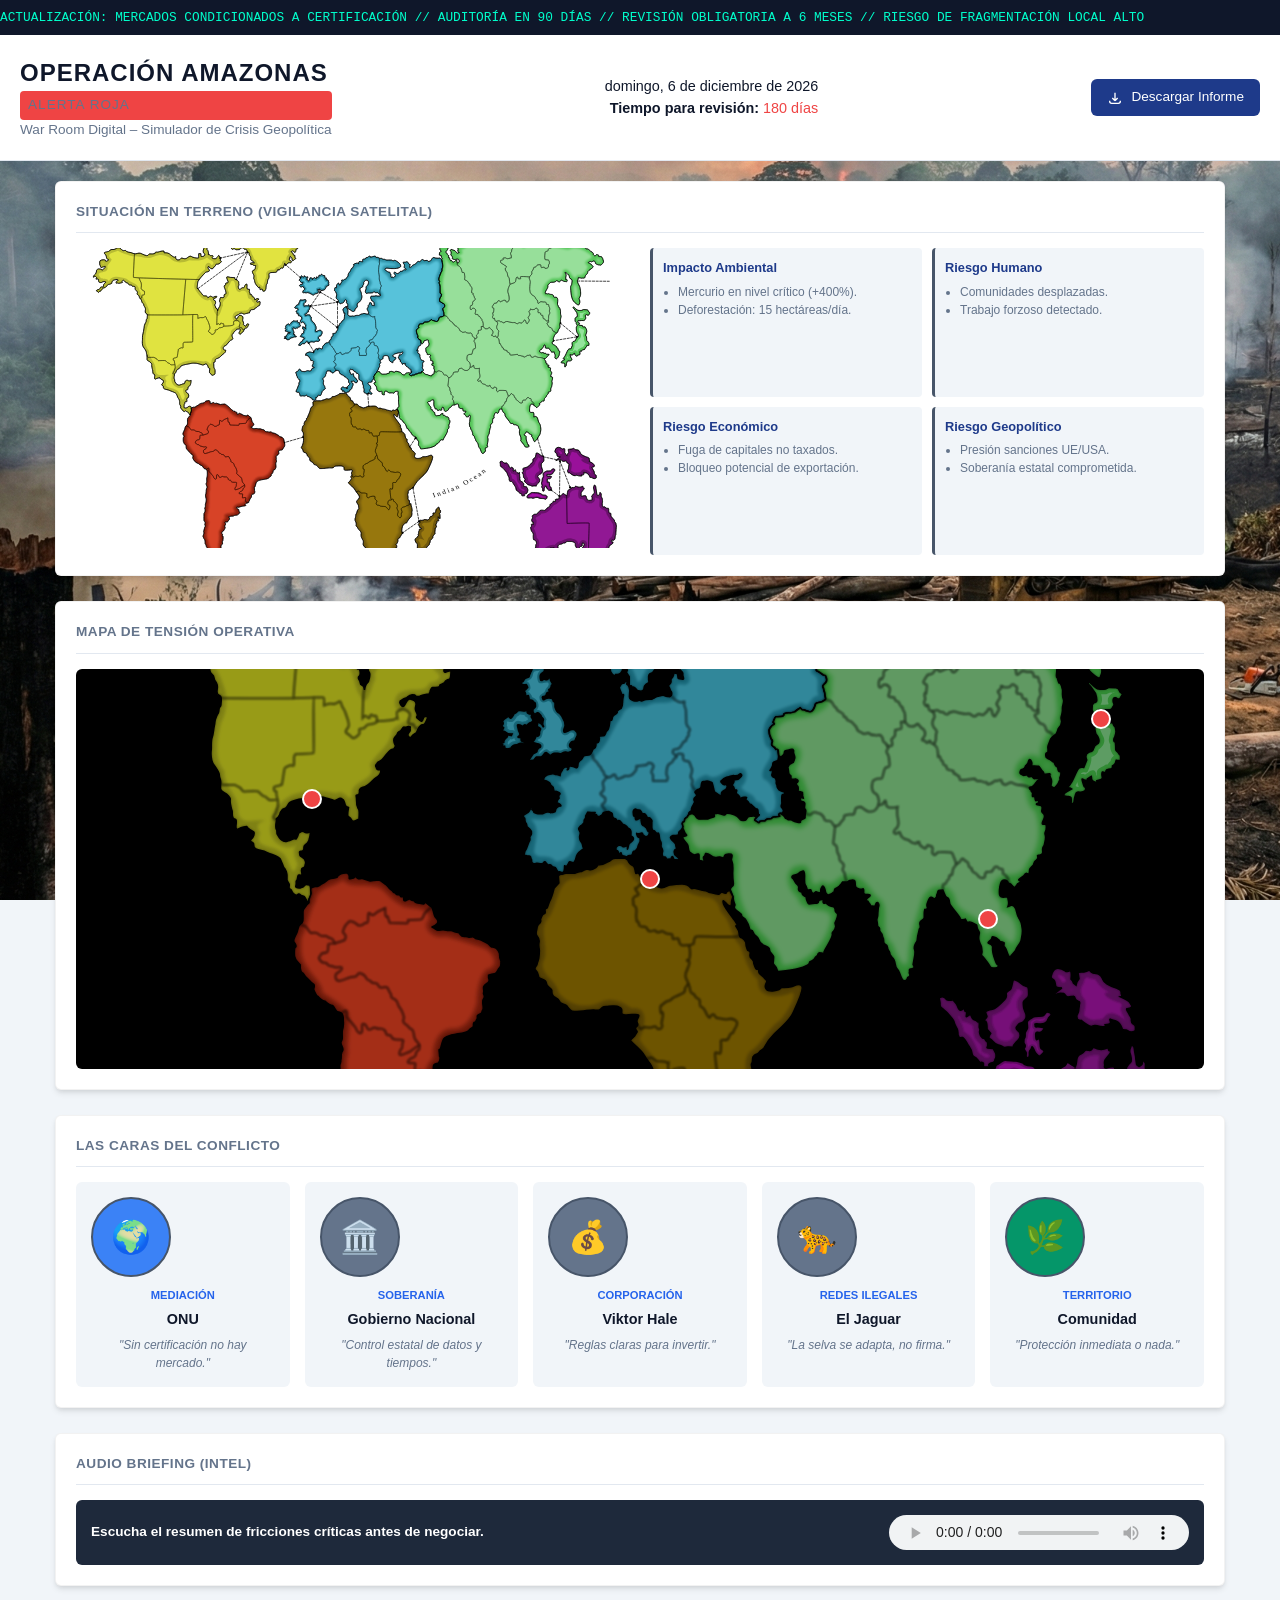
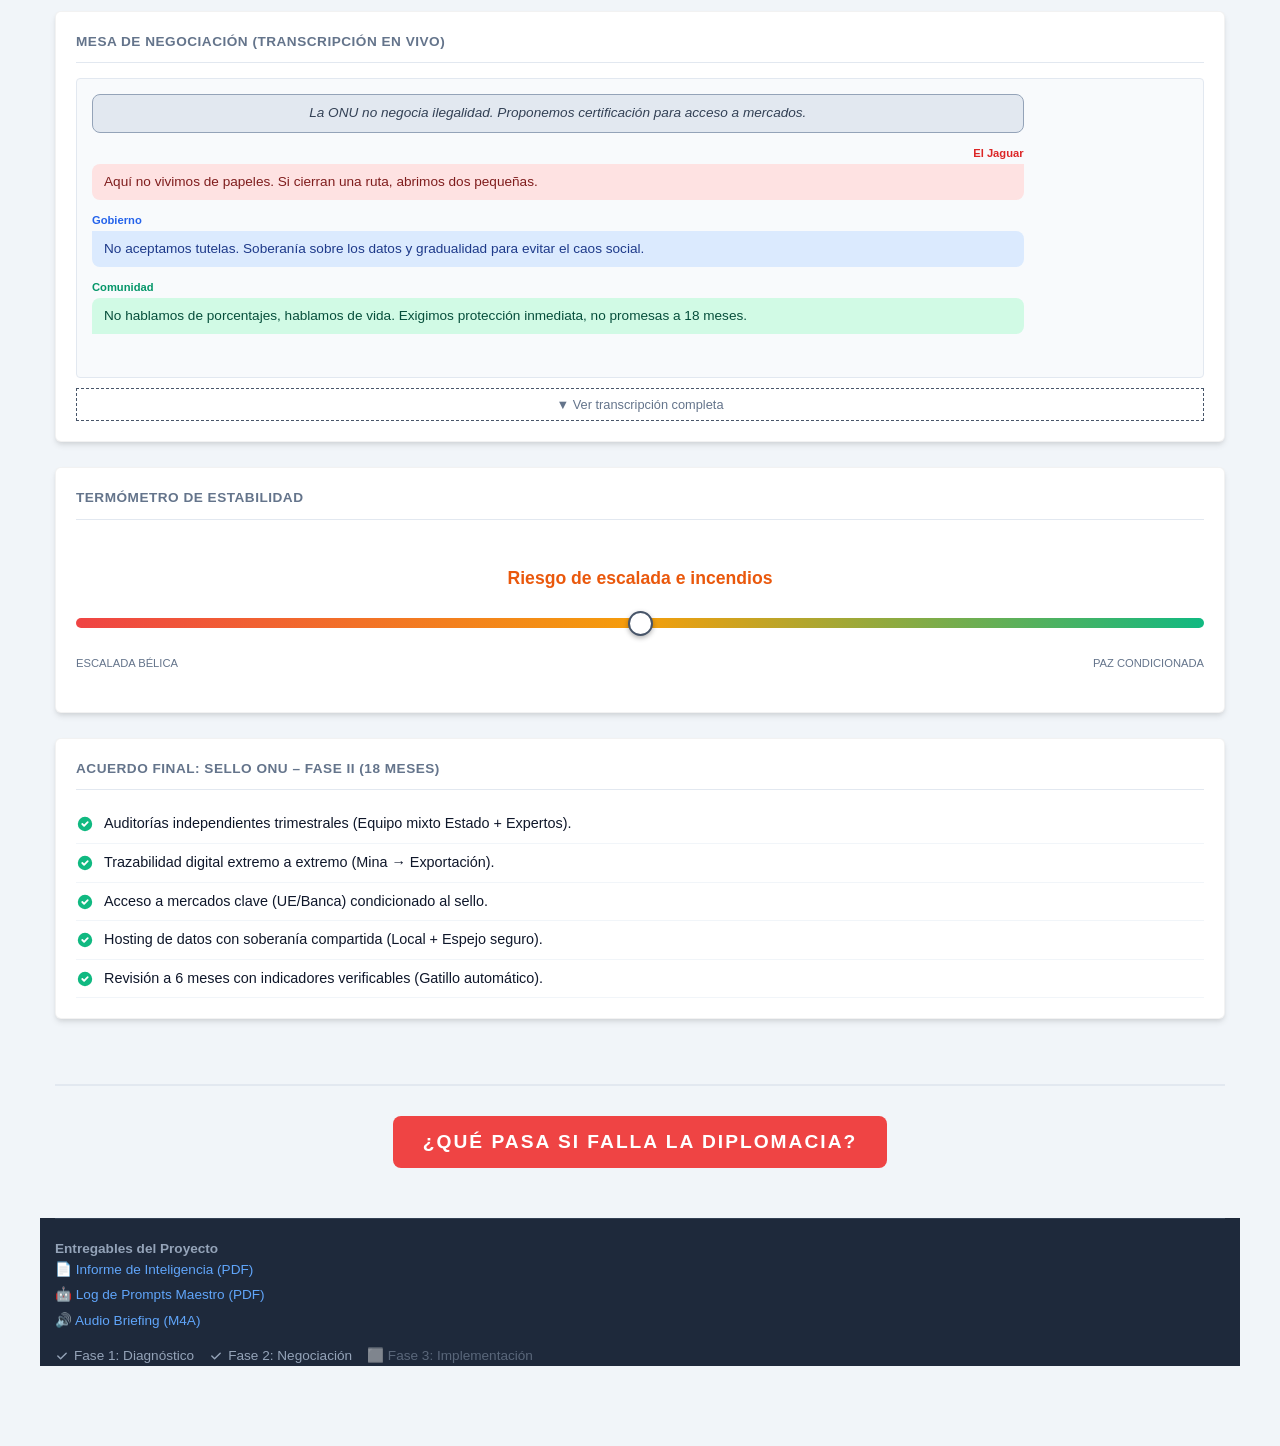
==== commit 8a0e5127: "Mejora slider de tensión y modal de caras del conflicto" ====
--- a/index.html
+++ b/index.html
@@ -209,6 +209,11 @@
             border-radius: var(--border-radius);
             text-align: center;
             transition: transform 0.2s;
+            cursor: pointer;
+        }
+        .char-card:focus-visible {
+            outline: 2px solid var(--accent);
+            outline-offset: 2px;
         }
         .char-card:hover { transform: translateY(-3px); box-shadow: var(--shadow); }
         .char-img {
@@ -301,6 +306,131 @@
             box-shadow: 0 2px 5px rgba(0,0,0,0.3);
         }
         .thermo-status { font-size: 1.1rem; font-weight: bold; margin-top: 10px; min-height: 1.5em; }
+
+        body .top-ticker,
+        body header,
+        body main > *,
+        body footer {
+            transition: opacity 0.35s ease;
+        }
+
+        body.slider-active .top-ticker,
+        body.slider-active header,
+        body.slider-active main > *:not(.thermometer-card),
+        body.slider-active footer {
+            opacity: 0.15;
+        }
+
+        body.slider-active .thermometer-card {
+            opacity: 1;
+        }
+
+        /* --- Character Modal --- */
+        .profile-modal {
+            position: fixed;
+            inset: 0;
+            background: rgba(2, 6, 23, 0.8);
+            display: none;
+            align-items: center;
+            justify-content: center;
+            padding: 20px;
+            z-index: 100;
+        }
+
+        .profile-modal.is-visible {
+            display: flex;
+        }
+
+        .profile-content {
+            width: min(680px, 100%);
+            background: #fff;
+            border-radius: 10px;
+            overflow: hidden;
+            box-shadow: 0 20px 40px rgba(15, 23, 42, 0.35);
+        }
+
+        .profile-header {
+            display: flex;
+            justify-content: space-between;
+            align-items: center;
+            padding: 12px 18px;
+            border-bottom: 1px solid #e2e8f0;
+        }
+
+        .profile-close {
+            border: none;
+            background: transparent;
+            font-size: 1.5rem;
+            cursor: pointer;
+            line-height: 1;
+        }
+
+        .profile-body {
+            display: grid;
+            grid-template-columns: 220px 1fr;
+            gap: 16px;
+            padding: 18px;
+        }
+
+        .profile-photo {
+            width: 100%;
+            aspect-ratio: 4 / 5;
+            object-fit: cover;
+            border-radius: 6px;
+            background: #e2e8f0;
+            border: 1px solid #cbd5e1;
+        }
+
+        .profile-empty-photo {
+            display: flex;
+            align-items: center;
+            justify-content: center;
+            font-size: 0.85rem;
+            color: #64748b;
+            padding: 20px;
+            text-align: center;
+        }
+
+        .profile-copy h4 {
+            margin-bottom: 6px;
+            text-transform: uppercase;
+            letter-spacing: 1px;
+            font-size: 0.8rem;
+        }
+
+        .profile-copy p {
+            margin-bottom: 10px;
+        }
+
+        .theme-retro {
+            background: #0f0f0f;
+            color: #f8f8f8;
+            font-family: Georgia, "Times New Roman", serif;
+        }
+
+        .theme-retro .profile-header,
+        .theme-retro .profile-photo {
+            border-color: #444;
+        }
+
+        .theme-retro .profile-photo {
+            filter: grayscale(100%) contrast(120%);
+        }
+
+        .theme-vital {
+            background: linear-gradient(160deg, #f0fdf4, #dcfce7 45%, #ecfeff);
+            color: #064e3b;
+        }
+
+        .theme-vital .profile-empty-photo {
+            color: #047857;
+            background: rgba(16, 185, 129, 0.12);
+            border-color: rgba(5, 150, 105, 0.3);
+        }
+
+        @media (max-width: 640px) {
+            .profile-body { grid-template-columns: 1fr; }
+        }
 
         /* --- Section 7: Agreement --- */
         .agreement-list { list-style: none; }
@@ -460,31 +590,31 @@
         <section class="card">
             <div class="card-header">Las Caras del Conflicto</div>
             <div class="char-grid">
-                <div class="char-card">
+                <div class="char-card" data-profile="onu" role="button" tabindex="0">
                     <div class="char-img" style="display:flex;align-items:center;justify-content:center;font-size:2rem;background:#3b82f6;color:white;">🌍</div>
                     <div class="char-role">Mediación</div>
                     <div class="char-name">ONU</div>
                     <div class="char-stance">"Sin certificación no hay mercado."</div>
                 </div>
-                <div class="char-card">
+                <div class="char-card" data-profile="gobierno" role="button" tabindex="0">
                     <div class="char-img" style="display:flex;align-items:center;justify-content:center;font-size:2rem;background:#64748b;color:white;">🏛️</div>
                     <div class="char-role">Soberanía</div>
                     <div class="char-name">Gobierno Nacional</div>
                     <div class="char-stance">"Control estatal de datos y tiempos."</div>
                 </div>
-                <div class="char-card">                    
+                <div class="char-card" data-profile="corporacion" role="button" tabindex="0">                    
 					<div class="char-img" style="display:flex;align-items:center;justify-content:center;font-size:2rem;background:#64748b;color:white;">💰</div>
                     <div class="char-role">Corporación</div>
                     <div class="char-name">Viktor Hale</div>
                     <div class="char-stance">"Reglas claras para invertir."</div>
                 </div>
-                <div class="char-card">
+                <div class="char-card" data-profile="jaguar" role="button" tabindex="0">
                     <div class="char-img" style="display:flex;align-items:center;justify-content:center;font-size:2rem;background:#64748b;color:white;">🐆️</div>
                     <div class="char-role">Redes Ilegales</div>
                     <div class="char-name">El Jaguar</div>
                     <div class="char-stance">"La selva se adapta, no firma."</div>
                 </div>
-                <div class="char-card">
+                <div class="char-card" data-profile="comunidad" role="button" tabindex="0">
                     <div class="char-img" style="display:flex;align-items:center;justify-content:center;font-size:2rem;background:#059669;color:white;">🌿</div>
                     <div class="char-role">Territorio</div>
                     <div class="char-name">Comunidad</div>
@@ -539,7 +669,7 @@
             <button class="transcript-toggle" onclick="toggleChat()">▼ Ver transcripción completa</button>
         </section>
 
-        <section class="card">
+        <section class="card thermometer-card">
             <div class="card-header">Termómetro de Estabilidad</div>
             <div class="thermometer-wrapper">
                 <div class="thermo-status" id="thermo-text" style="color: #f59e0b;">Contención parcial, riesgo de fragmentación</div>
@@ -618,6 +748,23 @@
         </div>
     </footer>
 
+    <div class="profile-modal" id="profile-modal" aria-hidden="true">
+        <div class="profile-content" id="profile-content">
+            <div class="profile-header">
+                <strong id="profile-title">Perfil</strong>
+                <button class="profile-close" id="profile-close" aria-label="Cerrar modal">×</button>
+            </div>
+            <div class="profile-body">
+                <div id="profile-media"></div>
+                <div class="profile-copy">
+                    <h4 id="profile-role">Rol</h4>
+                    <p id="profile-quote"></p>
+                    <p id="profile-description"></p>
+                </div>
+            </div>
+        </div>
+    </div>
+
     <script>
         // Fecha actual
         document.getElementById('current-date').innerText = new Date().toLocaleDateString('es-ES', { 
@@ -642,25 +789,40 @@
  * Utiliza un patrón de configuración para evitar múltiples if/else, mejorando la legibilidad.
  * * @param {number} val - Valor actual del slider (0 a 100).
  */
-function updateThermo(val) {
+const peaceSlider = document.getElementById('peace-slider');
+let sliderFadeTimer;
+
+/**
+ * Actualiza el termómetro y el fondo según el nivel de tensión (0-100).
+ * Además, reduce temporalmente la opacidad del resto de la página
+ * para destacar el efecto de transición del fondo.
+ *
+ * @param {number|string} value - Valor actual del slider (0 a 100).
+ */
+function updateThermo(value) {
+    const val = Number(value);
     const text = document.getElementById('thermo-text');
     const body = document.body;
 
-    // Definición centralizada de los 4 estados (KISS & DRY)
+    // Definición centralizada de los estados (KISS)
     const riskStates = [
-        { max: 25, img: 'assets/1.png', msg: 'Paz y conservación total', color: '#10b981' }, // 0 - 24%
-        { max: 50, img: 'assets/2.png', msg: 'Explotación y deforestación inicial', color: '#f59e0b' }, // 25 - 49%
-        { max: 75, img: 'assets/3.png', msg: 'Riesgo de escalada e incendios', color: '#ea580c' }, // 50 - 74%
-        { max: 101, img: 'assets/4.png', msg: 'Guerra total y devastación', color: '#dc2626' }  // 75 - 100%
+        { max: 25, img: 'assets/1.png', msg: 'Paz y conservación total', color: '#10b981' },
+        { max: 50, img: 'assets/2.png', msg: 'Explotación y deforestación inicial', color: '#f59e0b' },
+        { max: 75, img: 'assets/3.png', msg: 'Riesgo de escalada e incendios', color: '#ea580c' },
+        { max: 101, img: 'assets/4.png', msg: 'Guerra total y devastación', color: '#dc2626' }
     ];
 
-    // Encontramos el primer estado donde el valor sea menor que el límite máximo
     const currentState = riskStates.find(state => val < state.max);
 
-    // Aplicamos los cambios al DOM
     text.innerText = currentState.msg;
     text.style.color = currentState.color;
     body.style.backgroundImage = `url('${currentState.img}')`;
+
+    body.classList.add('slider-active');
+    clearTimeout(sliderFadeTimer);
+    sliderFadeTimer = setTimeout(() => {
+        body.classList.remove('slider-active');
+    }, 1000);
 }
 
         // Map Modal Logic
@@ -680,24 +842,135 @@
             modal.style.display = 'none';
         });
 
+        const profileData = {
+            onu: {
+                title: 'ONU · Enviado Especial',
+                role: 'Mediación internacional',
+                quote: '"Si la diplomacia falla, el territorio lo paga en décadas."',
+                description: 'La delegación impulsa controles externos con urgencia. Busca frenar la espiral de violencia antes de que el conflicto quede fuera de cualquier tratado.',
+                photo: '',
+                theme: 'retro'
+            },
+            gobierno: {
+                title: 'Gobierno Nacional · Ministro de Coordinación',
+                role: 'Soberanía y control político',
+                quote: '"Nadie tutela al Estado. Ceder un dato hoy es ceder una frontera mañana."',
+                description: 'Defiende una estrategia de autoridad dura y tiempos lentos. Cada concesión se comunica como una derrota, y cada auditoría externa es presentada como amenaza al mando central.',
+                photo: 'assets/personaje1.png',
+                theme: 'retro'
+            },
+            corporacion: {
+                title: 'Viktor Hale · Consejo Minero',
+                role: 'Capital y extracción',
+                quote: '"La rentabilidad no espera al consenso. O hay ruta, o hay reemplazo."',
+                description: 'Hale combina discurso técnico con presión financiera. Habla de inversión responsable mientras exige corredores operativos inmediatos, incluso en escenarios de alta tensión social.',
+                photo: 'assets/personaje2.png',
+                theme: 'retro'
+            },
+            jaguar: {
+                title: 'El Jaguar · Operador de redes ilegales',
+                role: 'Economía paralela',
+                quote: '"Cuando el mapa oficial se borra, mi mapa empieza."',
+                description: 'Su estructura vive de la inestabilidad. Aprovecha vacíos de control y pactos frágiles para expandir rutas clandestinas con una lógica simple: sobrevivir primero, negociar después.',
+                photo: 'assets/personaje3.png',
+                theme: 'retro'
+            },
+            comunidad: {
+                title: 'Comunidad · Vocería territorial',
+                role: 'Defensa de vida y equilibrio',
+                quote: '"No somos daño colateral: somos raíz, agua y futuro."',
+                description: 'La voz comunitaria exige protección real del bosque, salud y seguridad alimentaria. Su postura busca reconciliar territorio y dignidad con una salida estable y luminosa.',
+                photo: '',
+                theme: 'vital'
+            }
+        };
+
+        const profileModal = document.getElementById('profile-modal');
+        const profileContent = document.getElementById('profile-content');
+        const profileTitle = document.getElementById('profile-title');
+        const profileRole = document.getElementById('profile-role');
+        const profileQuote = document.getElementById('profile-quote');
+        const profileDescription = document.getElementById('profile-description');
+        const profileMedia = document.getElementById('profile-media');
+
+        function renderProfileMedia(photo, title) {
+            if (photo) {
+                profileMedia.innerHTML = `<img src="${photo}" alt="Retrato de ${title}" class="profile-photo">`;
+                return;
+            }
+
+            profileMedia.innerHTML = '<div class="profile-photo profile-empty-photo">Espacio reservado para fotografía oficial del personaje.</div>';
+        }
+
+        function openProfile(profileKey) {
+            const profile = profileData[profileKey];
+            if (!profile) return;
+
+            profileTitle.textContent = profile.title;
+            profileRole.textContent = profile.role;
+            profileQuote.textContent = profile.quote;
+            profileDescription.textContent = profile.description;
+            renderProfileMedia(profile.photo, profile.title);
+
+            profileContent.classList.remove('theme-retro', 'theme-vital');
+            profileContent.classList.add(profile.theme === 'vital' ? 'theme-vital' : 'theme-retro');
+
+            profileModal.classList.add('is-visible');
+            profileModal.setAttribute('aria-hidden', 'false');
+        }
+
+        function closeProfile() {
+            profileModal.classList.remove('is-visible');
+            profileModal.setAttribute('aria-hidden', 'true');
+        }
+
+        document.querySelectorAll('.char-card[data-profile]').forEach((card) => {
+            const key = card.getAttribute('data-profile');
+
+            card.addEventListener('click', () => openProfile(key));
+            card.addEventListener('keydown', (event) => {
+                if (event.key === 'Enter' || event.key === ' ') {
+                    event.preventDefault();
+                    openProfile(key);
+                }
+            });
+        });
+
+        document.getElementById('profile-close').addEventListener('click', closeProfile);
+
+        profileModal.addEventListener('click', (event) => {
+            if (event.target === profileModal) closeProfile();
+        });
+
+        document.addEventListener('keydown', (event) => {
+            if (event.key === 'Escape') closeProfile();
+        });
+
         // Panic Button Logic
         function togglePanic() {
             document.body.classList.toggle('panic-mode');
             document.body.classList.toggle('shake');
-            
+
             const panel = document.getElementById('dystopia-panel');
             const btn = document.querySelector('.btn-panic');
-            
-            if (panel.style.display === 'block') {
+            const panicEnabled = panel.style.display !== 'block';
+
+            if (panicEnabled) {
+                panel.style.display = 'block';
+                btn.innerText = "ALERTA: MODO FALLO ACTIVO";
+                peaceSlider.value = 100;
+                updateThermo(100);
+            } else {
                 panel.style.display = 'none';
                 btn.innerText = "¿QUÉ PASA SI FALLA LA DIPLOMACIA?";
-                setTimeout(() => document.body.classList.remove('shake'), 500);
-            } else {
-                panel.style.display = 'block';
-                btn.innerText = "ALERTA: MODO FALLO ACTIVO";
-                setTimeout(() => document.body.classList.remove('shake'), 500);
+                peaceSlider.value = 50;
+                updateThermo(50);
             }
-        }
+
+            setTimeout(() => document.body.classList.remove('shake'), 500);
+        }
+
+        updateThermo(peaceSlider.value);
     </script>
 </body>
-</html>+</html>
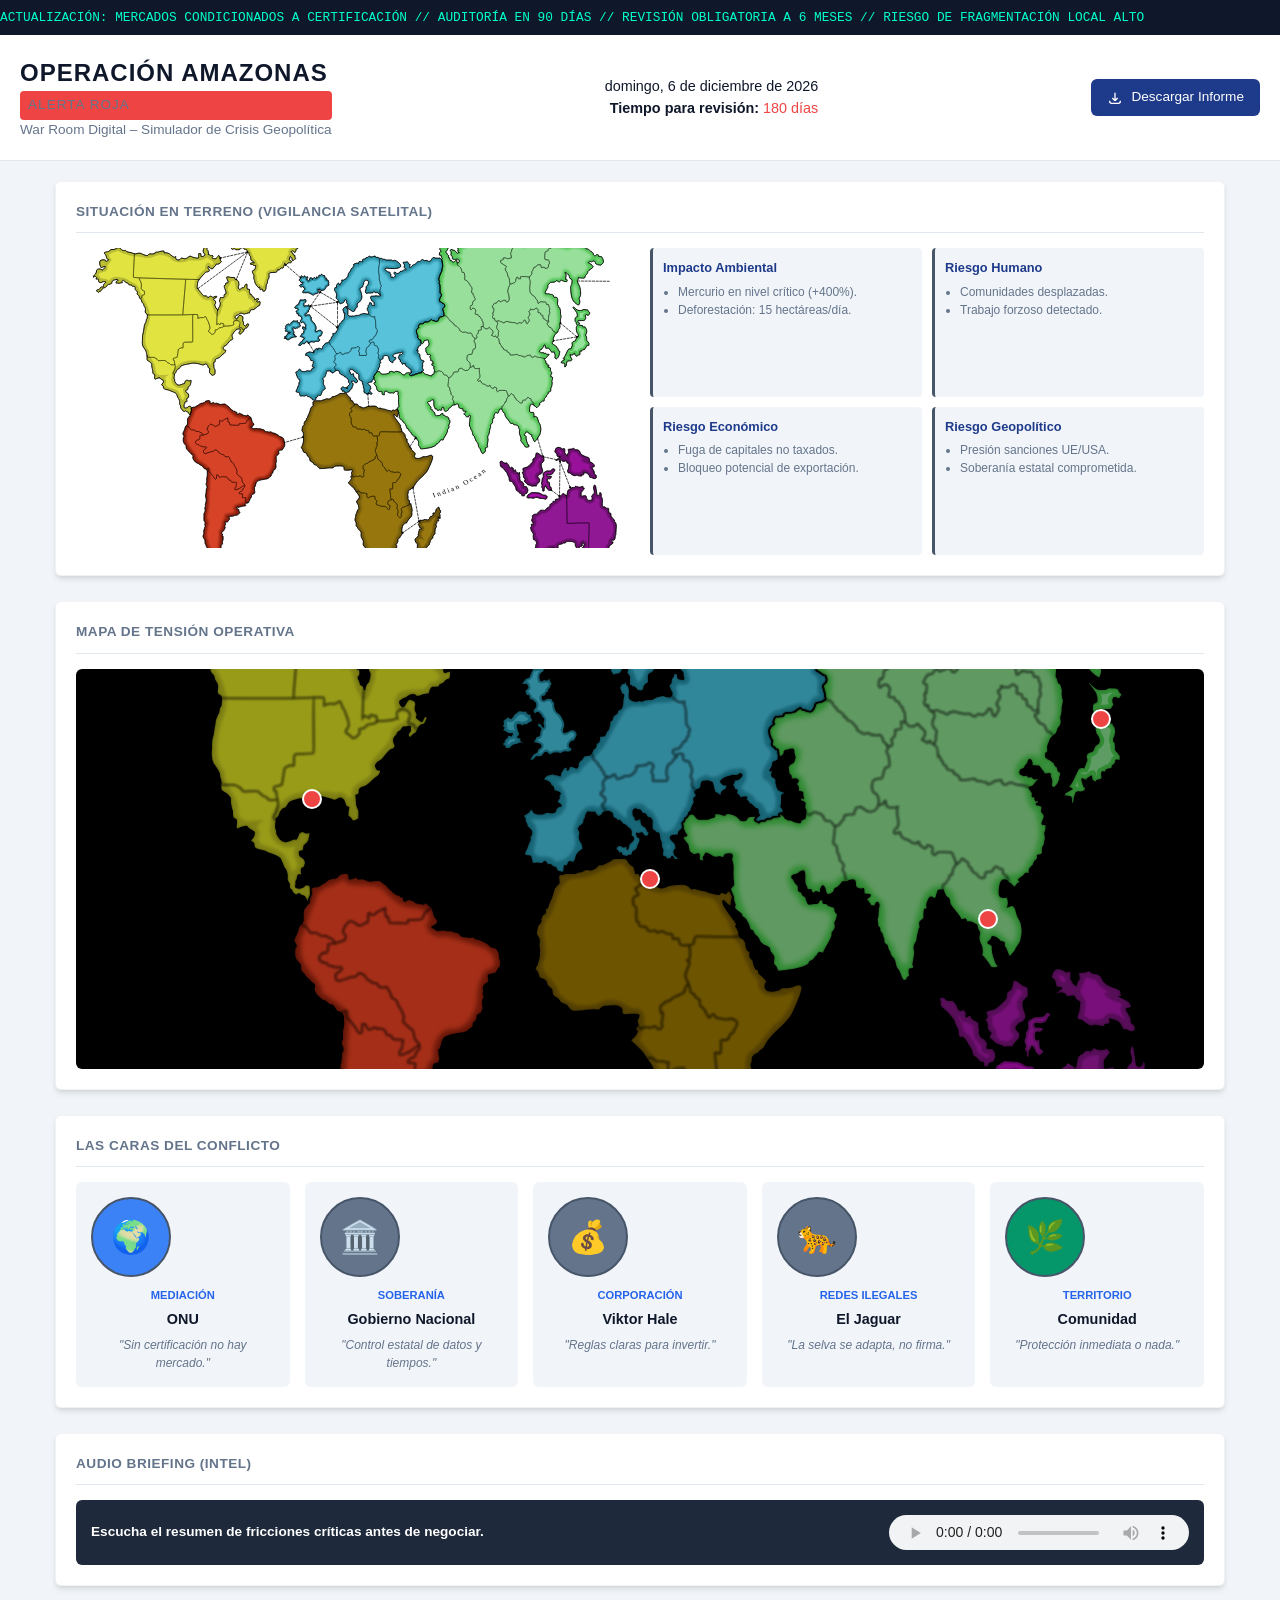
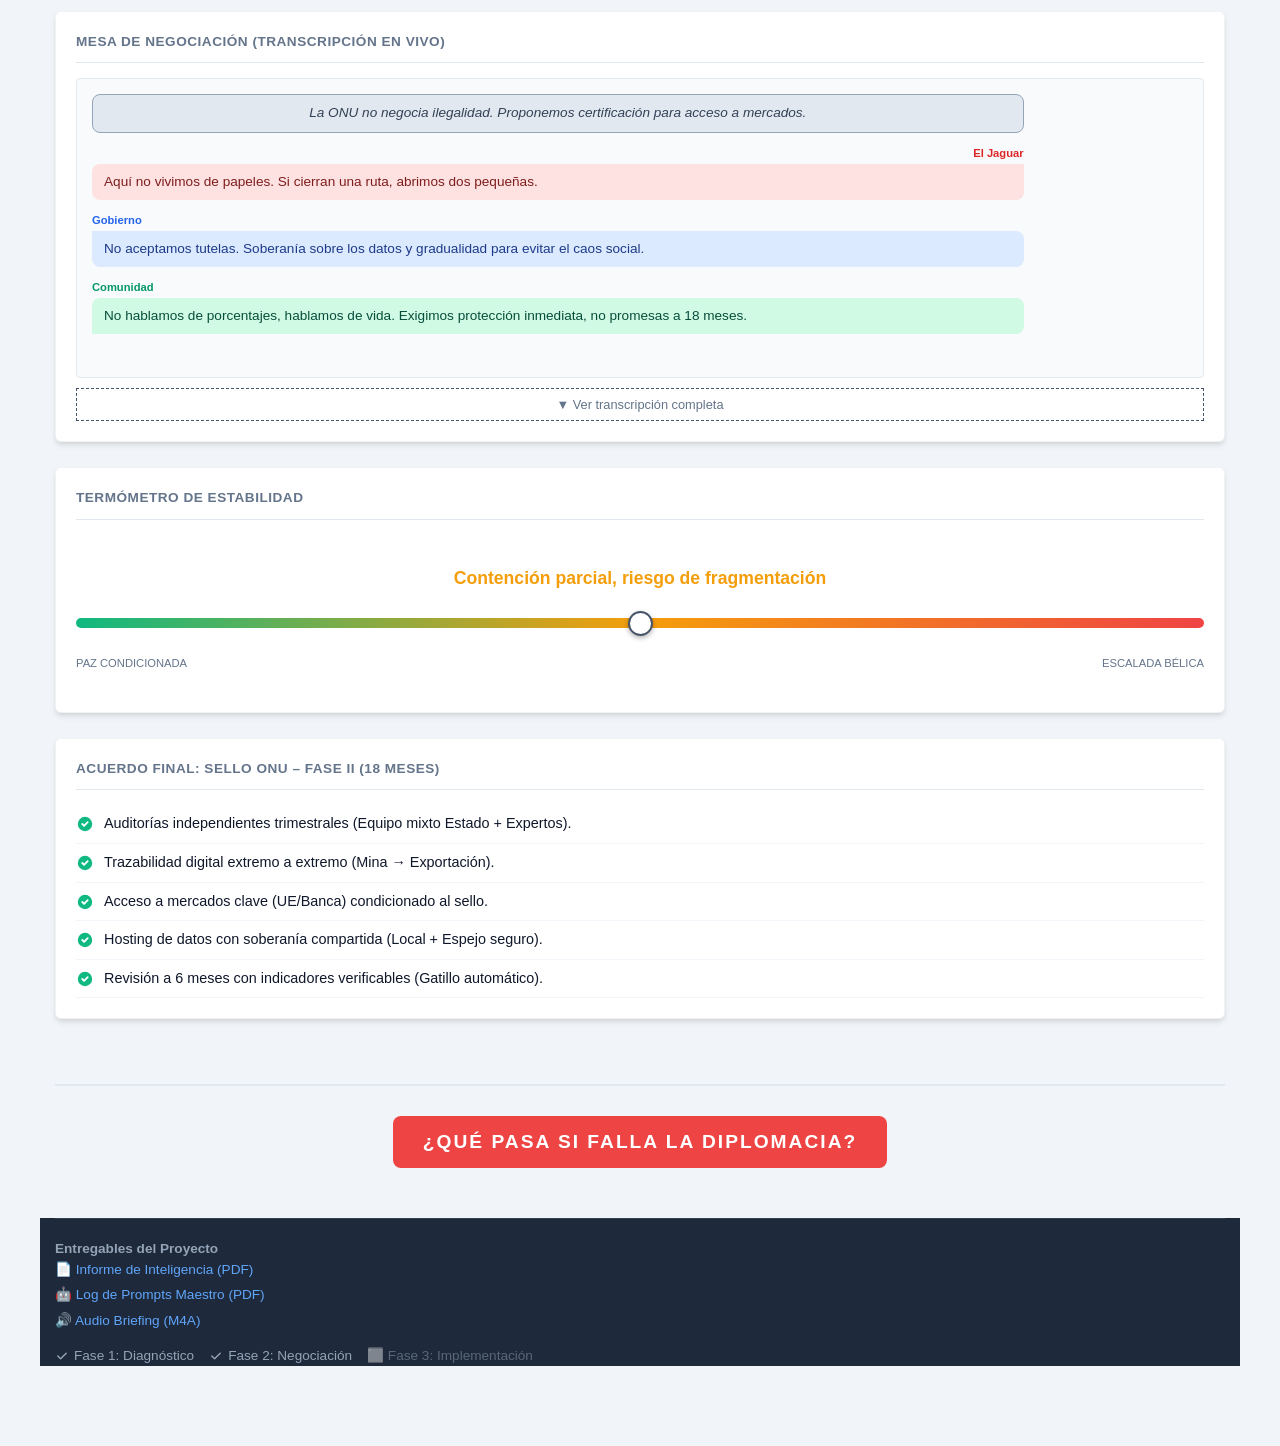
==== commit 77e8f145: "for commit 2" ====
--- a/index.html
+++ b/index.html
@@ -209,11 +209,6 @@
             border-radius: var(--border-radius);
             text-align: center;
             transition: transform 0.2s;
-            cursor: pointer;
-        }
-        .char-card:focus-visible {
-            outline: 2px solid var(--accent);
-            outline-offset: 2px;
         }
         .char-card:hover { transform: translateY(-3px); box-shadow: var(--shadow); }
         .char-img {
@@ -291,7 +286,7 @@
             -webkit-appearance: none;
             height: 10px;
             border-radius: 5px;
-            background: linear-gradient(to right, #ef4444 0%, #f59e0b 50%, #10b981 100%);
+            background: linear-gradient(to left, #ef4444 0%, #f59e0b 50%, #10b981 100%);
             outline: none;
         }
         input[type=range]::-webkit-slider-thumb {
@@ -306,131 +301,6 @@
             box-shadow: 0 2px 5px rgba(0,0,0,0.3);
         }
         .thermo-status { font-size: 1.1rem; font-weight: bold; margin-top: 10px; min-height: 1.5em; }
-
-        body .top-ticker,
-        body header,
-        body main > *,
-        body footer {
-            transition: opacity 0.35s ease;
-        }
-
-        body.slider-active .top-ticker,
-        body.slider-active header,
-        body.slider-active main > *:not(.thermometer-card),
-        body.slider-active footer {
-            opacity: 0.15;
-        }
-
-        body.slider-active .thermometer-card {
-            opacity: 1;
-        }
-
-        /* --- Character Modal --- */
-        .profile-modal {
-            position: fixed;
-            inset: 0;
-            background: rgba(2, 6, 23, 0.8);
-            display: none;
-            align-items: center;
-            justify-content: center;
-            padding: 20px;
-            z-index: 100;
-        }
-
-        .profile-modal.is-visible {
-            display: flex;
-        }
-
-        .profile-content {
-            width: min(680px, 100%);
-            background: #fff;
-            border-radius: 10px;
-            overflow: hidden;
-            box-shadow: 0 20px 40px rgba(15, 23, 42, 0.35);
-        }
-
-        .profile-header {
-            display: flex;
-            justify-content: space-between;
-            align-items: center;
-            padding: 12px 18px;
-            border-bottom: 1px solid #e2e8f0;
-        }
-
-        .profile-close {
-            border: none;
-            background: transparent;
-            font-size: 1.5rem;
-            cursor: pointer;
-            line-height: 1;
-        }
-
-        .profile-body {
-            display: grid;
-            grid-template-columns: 220px 1fr;
-            gap: 16px;
-            padding: 18px;
-        }
-
-        .profile-photo {
-            width: 100%;
-            aspect-ratio: 4 / 5;
-            object-fit: cover;
-            border-radius: 6px;
-            background: #e2e8f0;
-            border: 1px solid #cbd5e1;
-        }
-
-        .profile-empty-photo {
-            display: flex;
-            align-items: center;
-            justify-content: center;
-            font-size: 0.85rem;
-            color: #64748b;
-            padding: 20px;
-            text-align: center;
-        }
-
-        .profile-copy h4 {
-            margin-bottom: 6px;
-            text-transform: uppercase;
-            letter-spacing: 1px;
-            font-size: 0.8rem;
-        }
-
-        .profile-copy p {
-            margin-bottom: 10px;
-        }
-
-        .theme-retro {
-            background: #0f0f0f;
-            color: #f8f8f8;
-            font-family: Georgia, "Times New Roman", serif;
-        }
-
-        .theme-retro .profile-header,
-        .theme-retro .profile-photo {
-            border-color: #444;
-        }
-
-        .theme-retro .profile-photo {
-            filter: grayscale(100%) contrast(120%);
-        }
-
-        .theme-vital {
-            background: linear-gradient(160deg, #f0fdf4, #dcfce7 45%, #ecfeff);
-            color: #064e3b;
-        }
-
-        .theme-vital .profile-empty-photo {
-            color: #047857;
-            background: rgba(16, 185, 129, 0.12);
-            border-color: rgba(5, 150, 105, 0.3);
-        }
-
-        @media (max-width: 640px) {
-            .profile-body { grid-template-columns: 1fr; }
-        }
 
         /* --- Section 7: Agreement --- */
         .agreement-list { list-style: none; }
@@ -590,31 +460,31 @@
         <section class="card">
             <div class="card-header">Las Caras del Conflicto</div>
             <div class="char-grid">
-                <div class="char-card" data-profile="onu" role="button" tabindex="0">
+                <div class="char-card">
                     <div class="char-img" style="display:flex;align-items:center;justify-content:center;font-size:2rem;background:#3b82f6;color:white;">🌍</div>
                     <div class="char-role">Mediación</div>
                     <div class="char-name">ONU</div>
                     <div class="char-stance">"Sin certificación no hay mercado."</div>
                 </div>
-                <div class="char-card" data-profile="gobierno" role="button" tabindex="0">
+                <div class="char-card">
                     <div class="char-img" style="display:flex;align-items:center;justify-content:center;font-size:2rem;background:#64748b;color:white;">🏛️</div>
                     <div class="char-role">Soberanía</div>
                     <div class="char-name">Gobierno Nacional</div>
                     <div class="char-stance">"Control estatal de datos y tiempos."</div>
                 </div>
-                <div class="char-card" data-profile="corporacion" role="button" tabindex="0">                    
+                <div class="char-card">                    
 					<div class="char-img" style="display:flex;align-items:center;justify-content:center;font-size:2rem;background:#64748b;color:white;">💰</div>
                     <div class="char-role">Corporación</div>
                     <div class="char-name">Viktor Hale</div>
                     <div class="char-stance">"Reglas claras para invertir."</div>
                 </div>
-                <div class="char-card" data-profile="jaguar" role="button" tabindex="0">
+                <div class="char-card">
                     <div class="char-img" style="display:flex;align-items:center;justify-content:center;font-size:2rem;background:#64748b;color:white;">🐆️</div>
                     <div class="char-role">Redes Ilegales</div>
                     <div class="char-name">El Jaguar</div>
                     <div class="char-stance">"La selva se adapta, no firma."</div>
                 </div>
-                <div class="char-card" data-profile="comunidad" role="button" tabindex="0">
+                <div class="char-card">
                     <div class="char-img" style="display:flex;align-items:center;justify-content:center;font-size:2rem;background:#059669;color:white;">🌿</div>
                     <div class="char-role">Territorio</div>
                     <div class="char-name">Comunidad</div>
@@ -669,7 +539,7 @@
             <button class="transcript-toggle" onclick="toggleChat()">▼ Ver transcripción completa</button>
         </section>
 
-        <section class="card thermometer-card">
+        <section class="card">
             <div class="card-header">Termómetro de Estabilidad</div>
             <div class="thermometer-wrapper">
                 <div class="thermo-status" id="thermo-text" style="color: #f59e0b;">Contención parcial, riesgo de fragmentación</div>
@@ -677,8 +547,8 @@
                     <input type="range" min="0" max="100" value="50" id="peace-slider" oninput="updateThermo(this.value)">
                 </div>
                 <div style="display:flex; justify-content:space-between; font-size:0.7rem; color:var(--text-muted);">
+                    <span>PAZ CONDICIONADA</span>
                     <span>ESCALADA BÉLICA</span>
-                    <span>PAZ CONDICIONADA</span>
                 </div>
             </div>
         </section>
@@ -748,23 +618,6 @@
         </div>
     </footer>
 
-    <div class="profile-modal" id="profile-modal" aria-hidden="true">
-        <div class="profile-content" id="profile-content">
-            <div class="profile-header">
-                <strong id="profile-title">Perfil</strong>
-                <button class="profile-close" id="profile-close" aria-label="Cerrar modal">×</button>
-            </div>
-            <div class="profile-body">
-                <div id="profile-media"></div>
-                <div class="profile-copy">
-                    <h4 id="profile-role">Rol</h4>
-                    <p id="profile-quote"></p>
-                    <p id="profile-description"></p>
-                </div>
-            </div>
-        </div>
-    </div>
-
     <script>
         // Fecha actual
         document.getElementById('current-date').innerText = new Date().toLocaleDateString('es-ES', { 
@@ -789,40 +642,25 @@
  * Utiliza un patrón de configuración para evitar múltiples if/else, mejorando la legibilidad.
  * * @param {number} val - Valor actual del slider (0 a 100).
  */
-const peaceSlider = document.getElementById('peace-slider');
-let sliderFadeTimer;
-
-/**
- * Actualiza el termómetro y el fondo según el nivel de tensión (0-100).
- * Además, reduce temporalmente la opacidad del resto de la página
- * para destacar el efecto de transición del fondo.
- *
- * @param {number|string} value - Valor actual del slider (0 a 100).
- */
-function updateThermo(value) {
-    const val = Number(value);
+function updateThermo(val) {
     const text = document.getElementById('thermo-text');
     const body = document.body;
 
-    // Definición centralizada de los estados (KISS)
+    // Definición centralizada de los 4 estados (KISS & DRY)
     const riskStates = [
-        { max: 25, img: 'assets/1.png', msg: 'Paz y conservación total', color: '#10b981' },
-        { max: 50, img: 'assets/2.png', msg: 'Explotación y deforestación inicial', color: '#f59e0b' },
-        { max: 75, img: 'assets/3.png', msg: 'Riesgo de escalada e incendios', color: '#ea580c' },
-        { max: 101, img: 'assets/4.png', msg: 'Guerra total y devastación', color: '#dc2626' }
+        { max: 25, img: 'assets/1.png', msg: 'Paz y conservación total', color: '#10b981' }, // 0 - 24%
+        { max: 50, img: 'assets/2.png', msg: 'Explotación y deforestación inicial', color: '#f59e0b' }, // 25 - 49%
+        { max: 75, img: 'assets/3.png', msg: 'Riesgo de escalada e incendios', color: '#ea580c' }, // 50 - 74%
+        { max: 101, img: 'assets/4.png', msg: 'Guerra total y devastación', color: '#dc2626' }  // 75 - 100%
     ];
 
+    // Encontramos el primer estado donde el valor sea menor que el límite máximo
     const currentState = riskStates.find(state => val < state.max);
 
+    // Aplicamos los cambios al DOM
     text.innerText = currentState.msg;
     text.style.color = currentState.color;
     body.style.backgroundImage = `url('${currentState.img}')`;
-
-    body.classList.add('slider-active');
-    clearTimeout(sliderFadeTimer);
-    sliderFadeTimer = setTimeout(() => {
-        body.classList.remove('slider-active');
-    }, 1000);
 }
 
         // Map Modal Logic
@@ -842,135 +680,24 @@
             modal.style.display = 'none';
         });
 
-        const profileData = {
-            onu: {
-                title: 'ONU · Enviado Especial',
-                role: 'Mediación internacional',
-                quote: '"Si la diplomacia falla, el territorio lo paga en décadas."',
-                description: 'La delegación impulsa controles externos con urgencia. Busca frenar la espiral de violencia antes de que el conflicto quede fuera de cualquier tratado.',
-                photo: '',
-                theme: 'retro'
-            },
-            gobierno: {
-                title: 'Gobierno Nacional · Ministro de Coordinación',
-                role: 'Soberanía y control político',
-                quote: '"Nadie tutela al Estado. Ceder un dato hoy es ceder una frontera mañana."',
-                description: 'Defiende una estrategia de autoridad dura y tiempos lentos. Cada concesión se comunica como una derrota, y cada auditoría externa es presentada como amenaza al mando central.',
-                photo: 'assets/personaje1.png',
-                theme: 'retro'
-            },
-            corporacion: {
-                title: 'Viktor Hale · Consejo Minero',
-                role: 'Capital y extracción',
-                quote: '"La rentabilidad no espera al consenso. O hay ruta, o hay reemplazo."',
-                description: 'Hale combina discurso técnico con presión financiera. Habla de inversión responsable mientras exige corredores operativos inmediatos, incluso en escenarios de alta tensión social.',
-                photo: 'assets/personaje2.png',
-                theme: 'retro'
-            },
-            jaguar: {
-                title: 'El Jaguar · Operador de redes ilegales',
-                role: 'Economía paralela',
-                quote: '"Cuando el mapa oficial se borra, mi mapa empieza."',
-                description: 'Su estructura vive de la inestabilidad. Aprovecha vacíos de control y pactos frágiles para expandir rutas clandestinas con una lógica simple: sobrevivir primero, negociar después.',
-                photo: 'assets/personaje3.png',
-                theme: 'retro'
-            },
-            comunidad: {
-                title: 'Comunidad · Vocería territorial',
-                role: 'Defensa de vida y equilibrio',
-                quote: '"No somos daño colateral: somos raíz, agua y futuro."',
-                description: 'La voz comunitaria exige protección real del bosque, salud y seguridad alimentaria. Su postura busca reconciliar territorio y dignidad con una salida estable y luminosa.',
-                photo: '',
-                theme: 'vital'
-            }
-        };
-
-        const profileModal = document.getElementById('profile-modal');
-        const profileContent = document.getElementById('profile-content');
-        const profileTitle = document.getElementById('profile-title');
-        const profileRole = document.getElementById('profile-role');
-        const profileQuote = document.getElementById('profile-quote');
-        const profileDescription = document.getElementById('profile-description');
-        const profileMedia = document.getElementById('profile-media');
-
-        function renderProfileMedia(photo, title) {
-            if (photo) {
-                profileMedia.innerHTML = `<img src="${photo}" alt="Retrato de ${title}" class="profile-photo">`;
-                return;
-            }
-
-            profileMedia.innerHTML = '<div class="profile-photo profile-empty-photo">Espacio reservado para fotografía oficial del personaje.</div>';
-        }
-
-        function openProfile(profileKey) {
-            const profile = profileData[profileKey];
-            if (!profile) return;
-
-            profileTitle.textContent = profile.title;
-            profileRole.textContent = profile.role;
-            profileQuote.textContent = profile.quote;
-            profileDescription.textContent = profile.description;
-            renderProfileMedia(profile.photo, profile.title);
-
-            profileContent.classList.remove('theme-retro', 'theme-vital');
-            profileContent.classList.add(profile.theme === 'vital' ? 'theme-vital' : 'theme-retro');
-
-            profileModal.classList.add('is-visible');
-            profileModal.setAttribute('aria-hidden', 'false');
-        }
-
-        function closeProfile() {
-            profileModal.classList.remove('is-visible');
-            profileModal.setAttribute('aria-hidden', 'true');
-        }
-
-        document.querySelectorAll('.char-card[data-profile]').forEach((card) => {
-            const key = card.getAttribute('data-profile');
-
-            card.addEventListener('click', () => openProfile(key));
-            card.addEventListener('keydown', (event) => {
-                if (event.key === 'Enter' || event.key === ' ') {
-                    event.preventDefault();
-                    openProfile(key);
-                }
-            });
-        });
-
-        document.getElementById('profile-close').addEventListener('click', closeProfile);
-
-        profileModal.addEventListener('click', (event) => {
-            if (event.target === profileModal) closeProfile();
-        });
-
-        document.addEventListener('keydown', (event) => {
-            if (event.key === 'Escape') closeProfile();
-        });
-
         // Panic Button Logic
         function togglePanic() {
             document.body.classList.toggle('panic-mode');
             document.body.classList.toggle('shake');
-
+            
             const panel = document.getElementById('dystopia-panel');
             const btn = document.querySelector('.btn-panic');
-            const panicEnabled = panel.style.display !== 'block';
-
-            if (panicEnabled) {
+            
+            if (panel.style.display === 'block') {
+                panel.style.display = 'none';
+                btn.innerText = "¿QUÉ PASA SI FALLA LA DIPLOMACIA?";
+                setTimeout(() => document.body.classList.remove('shake'), 500);
+            } else {
                 panel.style.display = 'block';
                 btn.innerText = "ALERTA: MODO FALLO ACTIVO";
-                peaceSlider.value = 100;
-                updateThermo(100);
-            } else {
-                panel.style.display = 'none';
-                btn.innerText = "¿QUÉ PASA SI FALLA LA DIPLOMACIA?";
-                peaceSlider.value = 50;
-                updateThermo(50);
+                setTimeout(() => document.body.classList.remove('shake'), 500);
             }
-
-            setTimeout(() => document.body.classList.remove('shake'), 500);
-        }
-
-        updateThermo(peaceSlider.value);
+        }
     </script>
 </body>
-</html>
+</html>
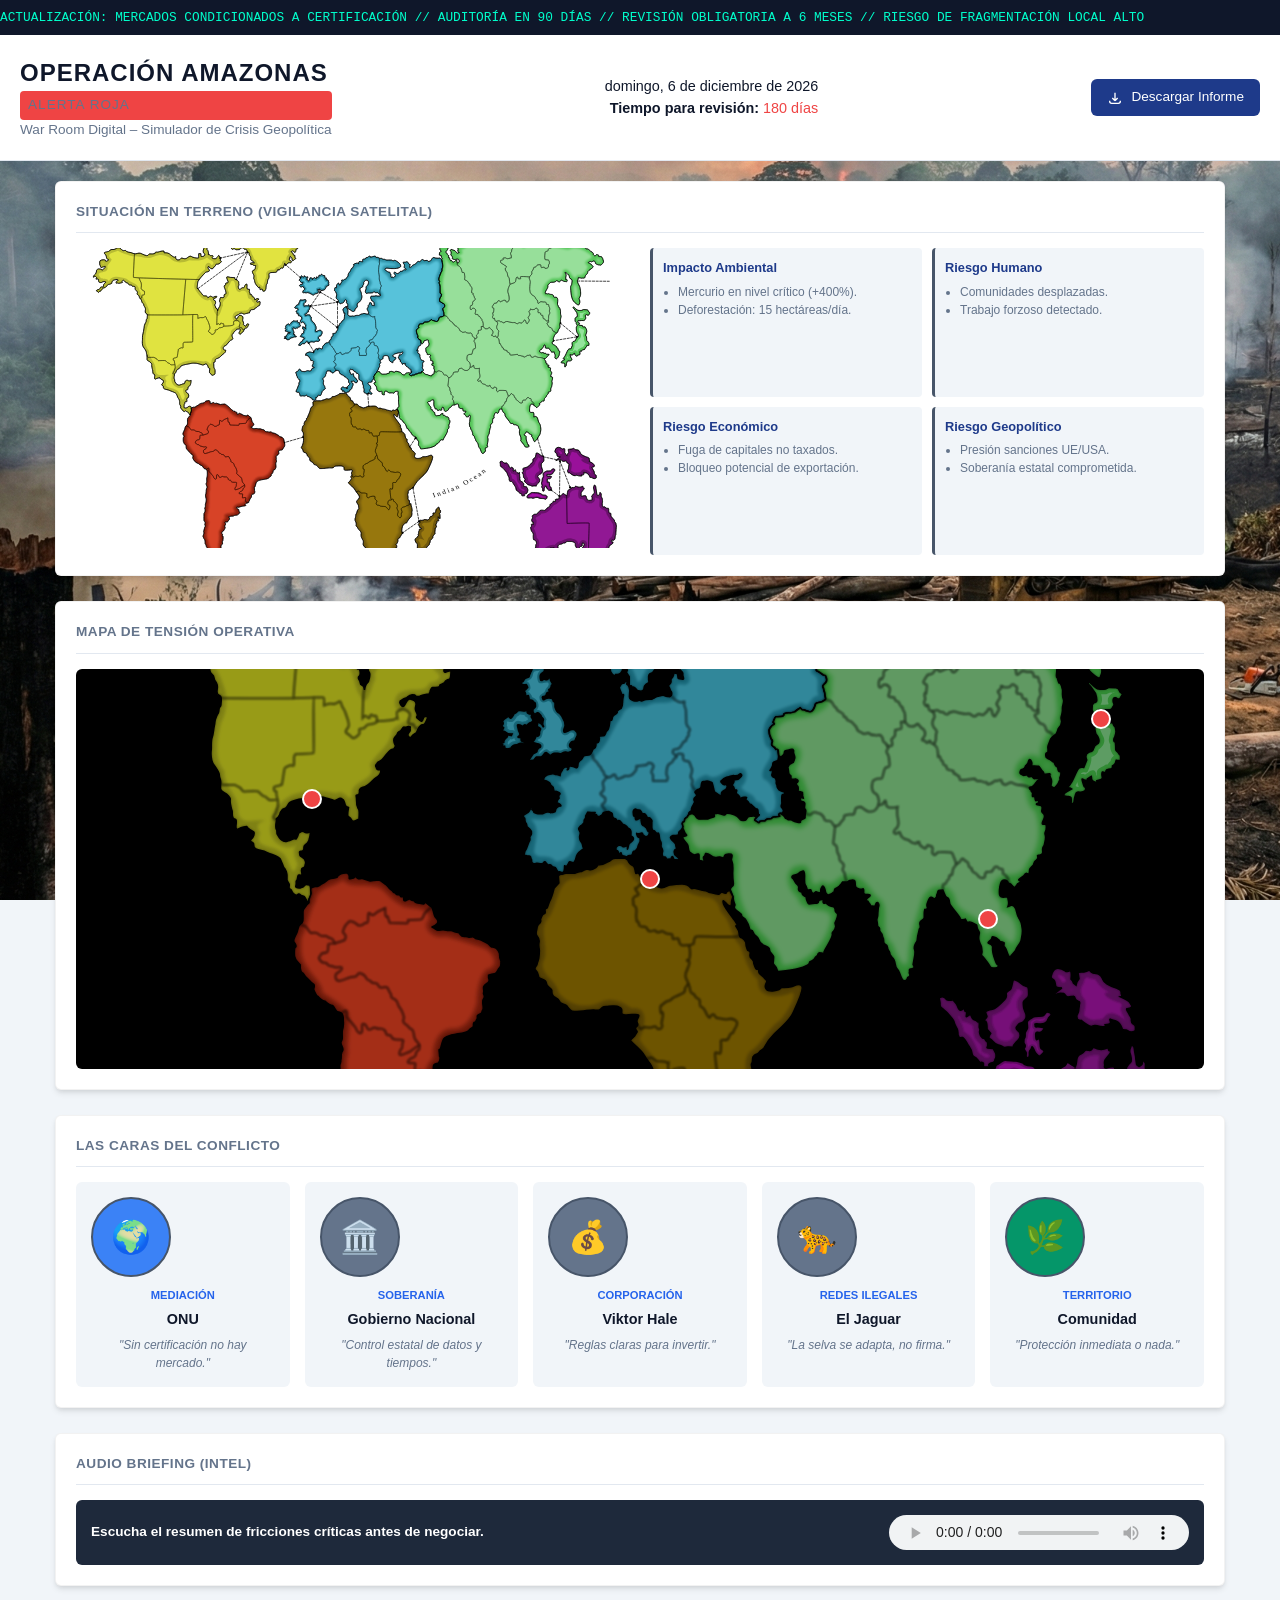
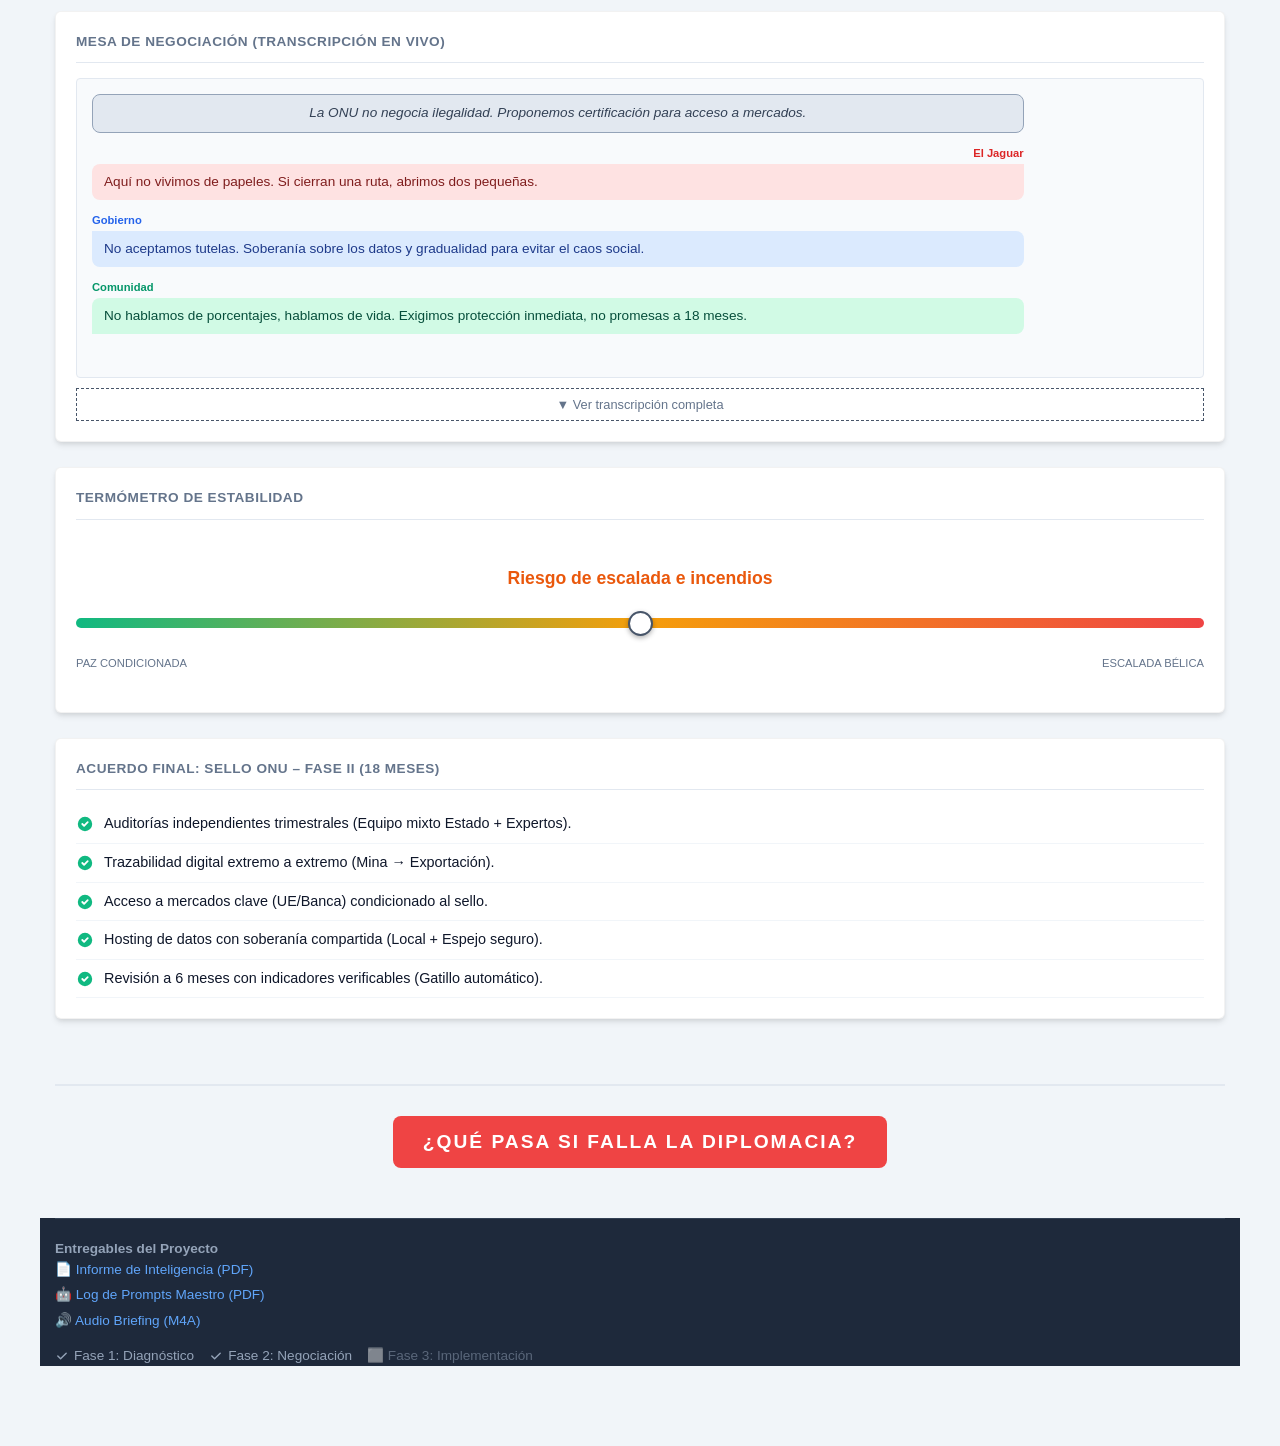
==== commit 39fd1ffd: "Merge 8a0e51272e500aefe81a593b692bba028ec0a99a into 77e8f145f8123e0ef3e935a63be35f3bf1f68b80" ====
--- a/index.html
+++ b/index.html
@@ -209,6 +209,11 @@
             border-radius: var(--border-radius);
             text-align: center;
             transition: transform 0.2s;
+            cursor: pointer;
+        }
+        .char-card:focus-visible {
+            outline: 2px solid var(--accent);
+            outline-offset: 2px;
         }
         .char-card:hover { transform: translateY(-3px); box-shadow: var(--shadow); }
         .char-img {
@@ -301,6 +306,131 @@
             box-shadow: 0 2px 5px rgba(0,0,0,0.3);
         }
         .thermo-status { font-size: 1.1rem; font-weight: bold; margin-top: 10px; min-height: 1.5em; }
+
+        body .top-ticker,
+        body header,
+        body main > *,
+        body footer {
+            transition: opacity 0.35s ease;
+        }
+
+        body.slider-active .top-ticker,
+        body.slider-active header,
+        body.slider-active main > *:not(.thermometer-card),
+        body.slider-active footer {
+            opacity: 0.15;
+        }
+
+        body.slider-active .thermometer-card {
+            opacity: 1;
+        }
+
+        /* --- Character Modal --- */
+        .profile-modal {
+            position: fixed;
+            inset: 0;
+            background: rgba(2, 6, 23, 0.8);
+            display: none;
+            align-items: center;
+            justify-content: center;
+            padding: 20px;
+            z-index: 100;
+        }
+
+        .profile-modal.is-visible {
+            display: flex;
+        }
+
+        .profile-content {
+            width: min(680px, 100%);
+            background: #fff;
+            border-radius: 10px;
+            overflow: hidden;
+            box-shadow: 0 20px 40px rgba(15, 23, 42, 0.35);
+        }
+
+        .profile-header {
+            display: flex;
+            justify-content: space-between;
+            align-items: center;
+            padding: 12px 18px;
+            border-bottom: 1px solid #e2e8f0;
+        }
+
+        .profile-close {
+            border: none;
+            background: transparent;
+            font-size: 1.5rem;
+            cursor: pointer;
+            line-height: 1;
+        }
+
+        .profile-body {
+            display: grid;
+            grid-template-columns: 220px 1fr;
+            gap: 16px;
+            padding: 18px;
+        }
+
+        .profile-photo {
+            width: 100%;
+            aspect-ratio: 4 / 5;
+            object-fit: cover;
+            border-radius: 6px;
+            background: #e2e8f0;
+            border: 1px solid #cbd5e1;
+        }
+
+        .profile-empty-photo {
+            display: flex;
+            align-items: center;
+            justify-content: center;
+            font-size: 0.85rem;
+            color: #64748b;
+            padding: 20px;
+            text-align: center;
+        }
+
+        .profile-copy h4 {
+            margin-bottom: 6px;
+            text-transform: uppercase;
+            letter-spacing: 1px;
+            font-size: 0.8rem;
+        }
+
+        .profile-copy p {
+            margin-bottom: 10px;
+        }
+
+        .theme-retro {
+            background: #0f0f0f;
+            color: #f8f8f8;
+            font-family: Georgia, "Times New Roman", serif;
+        }
+
+        .theme-retro .profile-header,
+        .theme-retro .profile-photo {
+            border-color: #444;
+        }
+
+        .theme-retro .profile-photo {
+            filter: grayscale(100%) contrast(120%);
+        }
+
+        .theme-vital {
+            background: linear-gradient(160deg, #f0fdf4, #dcfce7 45%, #ecfeff);
+            color: #064e3b;
+        }
+
+        .theme-vital .profile-empty-photo {
+            color: #047857;
+            background: rgba(16, 185, 129, 0.12);
+            border-color: rgba(5, 150, 105, 0.3);
+        }
+
+        @media (max-width: 640px) {
+            .profile-body { grid-template-columns: 1fr; }
+        }
 
         /* --- Section 7: Agreement --- */
         .agreement-list { list-style: none; }
@@ -460,31 +590,31 @@
         <section class="card">
             <div class="card-header">Las Caras del Conflicto</div>
             <div class="char-grid">
-                <div class="char-card">
+                <div class="char-card" data-profile="onu" role="button" tabindex="0">
                     <div class="char-img" style="display:flex;align-items:center;justify-content:center;font-size:2rem;background:#3b82f6;color:white;">🌍</div>
                     <div class="char-role">Mediación</div>
                     <div class="char-name">ONU</div>
                     <div class="char-stance">"Sin certificación no hay mercado."</div>
                 </div>
-                <div class="char-card">
+                <div class="char-card" data-profile="gobierno" role="button" tabindex="0">
                     <div class="char-img" style="display:flex;align-items:center;justify-content:center;font-size:2rem;background:#64748b;color:white;">🏛️</div>
                     <div class="char-role">Soberanía</div>
                     <div class="char-name">Gobierno Nacional</div>
                     <div class="char-stance">"Control estatal de datos y tiempos."</div>
                 </div>
-                <div class="char-card">                    
+                <div class="char-card" data-profile="corporacion" role="button" tabindex="0">                    
 					<div class="char-img" style="display:flex;align-items:center;justify-content:center;font-size:2rem;background:#64748b;color:white;">💰</div>
                     <div class="char-role">Corporación</div>
                     <div class="char-name">Viktor Hale</div>
                     <div class="char-stance">"Reglas claras para invertir."</div>
                 </div>
-                <div class="char-card">
+                <div class="char-card" data-profile="jaguar" role="button" tabindex="0">
                     <div class="char-img" style="display:flex;align-items:center;justify-content:center;font-size:2rem;background:#64748b;color:white;">🐆️</div>
                     <div class="char-role">Redes Ilegales</div>
                     <div class="char-name">El Jaguar</div>
                     <div class="char-stance">"La selva se adapta, no firma."</div>
                 </div>
-                <div class="char-card">
+                <div class="char-card" data-profile="comunidad" role="button" tabindex="0">
                     <div class="char-img" style="display:flex;align-items:center;justify-content:center;font-size:2rem;background:#059669;color:white;">🌿</div>
                     <div class="char-role">Territorio</div>
                     <div class="char-name">Comunidad</div>
@@ -539,7 +669,7 @@
             <button class="transcript-toggle" onclick="toggleChat()">▼ Ver transcripción completa</button>
         </section>
 
-        <section class="card">
+        <section class="card thermometer-card">
             <div class="card-header">Termómetro de Estabilidad</div>
             <div class="thermometer-wrapper">
                 <div class="thermo-status" id="thermo-text" style="color: #f59e0b;">Contención parcial, riesgo de fragmentación</div>
@@ -618,6 +748,23 @@
         </div>
     </footer>
 
+    <div class="profile-modal" id="profile-modal" aria-hidden="true">
+        <div class="profile-content" id="profile-content">
+            <div class="profile-header">
+                <strong id="profile-title">Perfil</strong>
+                <button class="profile-close" id="profile-close" aria-label="Cerrar modal">×</button>
+            </div>
+            <div class="profile-body">
+                <div id="profile-media"></div>
+                <div class="profile-copy">
+                    <h4 id="profile-role">Rol</h4>
+                    <p id="profile-quote"></p>
+                    <p id="profile-description"></p>
+                </div>
+            </div>
+        </div>
+    </div>
+
     <script>
         // Fecha actual
         document.getElementById('current-date').innerText = new Date().toLocaleDateString('es-ES', { 
@@ -642,25 +789,40 @@
  * Utiliza un patrón de configuración para evitar múltiples if/else, mejorando la legibilidad.
  * * @param {number} val - Valor actual del slider (0 a 100).
  */
-function updateThermo(val) {
+const peaceSlider = document.getElementById('peace-slider');
+let sliderFadeTimer;
+
+/**
+ * Actualiza el termómetro y el fondo según el nivel de tensión (0-100).
+ * Además, reduce temporalmente la opacidad del resto de la página
+ * para destacar el efecto de transición del fondo.
+ *
+ * @param {number|string} value - Valor actual del slider (0 a 100).
+ */
+function updateThermo(value) {
+    const val = Number(value);
     const text = document.getElementById('thermo-text');
     const body = document.body;
 
-    // Definición centralizada de los 4 estados (KISS & DRY)
+    // Definición centralizada de los estados (KISS)
     const riskStates = [
-        { max: 25, img: 'assets/1.png', msg: 'Paz y conservación total', color: '#10b981' }, // 0 - 24%
-        { max: 50, img: 'assets/2.png', msg: 'Explotación y deforestación inicial', color: '#f59e0b' }, // 25 - 49%
-        { max: 75, img: 'assets/3.png', msg: 'Riesgo de escalada e incendios', color: '#ea580c' }, // 50 - 74%
-        { max: 101, img: 'assets/4.png', msg: 'Guerra total y devastación', color: '#dc2626' }  // 75 - 100%
+        { max: 25, img: 'assets/1.png', msg: 'Paz y conservación total', color: '#10b981' },
+        { max: 50, img: 'assets/2.png', msg: 'Explotación y deforestación inicial', color: '#f59e0b' },
+        { max: 75, img: 'assets/3.png', msg: 'Riesgo de escalada e incendios', color: '#ea580c' },
+        { max: 101, img: 'assets/4.png', msg: 'Guerra total y devastación', color: '#dc2626' }
     ];
 
-    // Encontramos el primer estado donde el valor sea menor que el límite máximo
     const currentState = riskStates.find(state => val < state.max);
 
-    // Aplicamos los cambios al DOM
     text.innerText = currentState.msg;
     text.style.color = currentState.color;
     body.style.backgroundImage = `url('${currentState.img}')`;
+
+    body.classList.add('slider-active');
+    clearTimeout(sliderFadeTimer);
+    sliderFadeTimer = setTimeout(() => {
+        body.classList.remove('slider-active');
+    }, 1000);
 }
 
         // Map Modal Logic
@@ -680,24 +842,135 @@
             modal.style.display = 'none';
         });
 
+        const profileData = {
+            onu: {
+                title: 'ONU · Enviado Especial',
+                role: 'Mediación internacional',
+                quote: '"Si la diplomacia falla, el territorio lo paga en décadas."',
+                description: 'La delegación impulsa controles externos con urgencia. Busca frenar la espiral de violencia antes de que el conflicto quede fuera de cualquier tratado.',
+                photo: '',
+                theme: 'retro'
+            },
+            gobierno: {
+                title: 'Gobierno Nacional · Ministro de Coordinación',
+                role: 'Soberanía y control político',
+                quote: '"Nadie tutela al Estado. Ceder un dato hoy es ceder una frontera mañana."',
+                description: 'Defiende una estrategia de autoridad dura y tiempos lentos. Cada concesión se comunica como una derrota, y cada auditoría externa es presentada como amenaza al mando central.',
+                photo: 'assets/personaje1.png',
+                theme: 'retro'
+            },
+            corporacion: {
+                title: 'Viktor Hale · Consejo Minero',
+                role: 'Capital y extracción',
+                quote: '"La rentabilidad no espera al consenso. O hay ruta, o hay reemplazo."',
+                description: 'Hale combina discurso técnico con presión financiera. Habla de inversión responsable mientras exige corredores operativos inmediatos, incluso en escenarios de alta tensión social.',
+                photo: 'assets/personaje2.png',
+                theme: 'retro'
+            },
+            jaguar: {
+                title: 'El Jaguar · Operador de redes ilegales',
+                role: 'Economía paralela',
+                quote: '"Cuando el mapa oficial se borra, mi mapa empieza."',
+                description: 'Su estructura vive de la inestabilidad. Aprovecha vacíos de control y pactos frágiles para expandir rutas clandestinas con una lógica simple: sobrevivir primero, negociar después.',
+                photo: 'assets/personaje3.png',
+                theme: 'retro'
+            },
+            comunidad: {
+                title: 'Comunidad · Vocería territorial',
+                role: 'Defensa de vida y equilibrio',
+                quote: '"No somos daño colateral: somos raíz, agua y futuro."',
+                description: 'La voz comunitaria exige protección real del bosque, salud y seguridad alimentaria. Su postura busca reconciliar territorio y dignidad con una salida estable y luminosa.',
+                photo: '',
+                theme: 'vital'
+            }
+        };
+
+        const profileModal = document.getElementById('profile-modal');
+        const profileContent = document.getElementById('profile-content');
+        const profileTitle = document.getElementById('profile-title');
+        const profileRole = document.getElementById('profile-role');
+        const profileQuote = document.getElementById('profile-quote');
+        const profileDescription = document.getElementById('profile-description');
+        const profileMedia = document.getElementById('profile-media');
+
+        function renderProfileMedia(photo, title) {
+            if (photo) {
+                profileMedia.innerHTML = `<img src="${photo}" alt="Retrato de ${title}" class="profile-photo">`;
+                return;
+            }
+
+            profileMedia.innerHTML = '<div class="profile-photo profile-empty-photo">Espacio reservado para fotografía oficial del personaje.</div>';
+        }
+
+        function openProfile(profileKey) {
+            const profile = profileData[profileKey];
+            if (!profile) return;
+
+            profileTitle.textContent = profile.title;
+            profileRole.textContent = profile.role;
+            profileQuote.textContent = profile.quote;
+            profileDescription.textContent = profile.description;
+            renderProfileMedia(profile.photo, profile.title);
+
+            profileContent.classList.remove('theme-retro', 'theme-vital');
+            profileContent.classList.add(profile.theme === 'vital' ? 'theme-vital' : 'theme-retro');
+
+            profileModal.classList.add('is-visible');
+            profileModal.setAttribute('aria-hidden', 'false');
+        }
+
+        function closeProfile() {
+            profileModal.classList.remove('is-visible');
+            profileModal.setAttribute('aria-hidden', 'true');
+        }
+
+        document.querySelectorAll('.char-card[data-profile]').forEach((card) => {
+            const key = card.getAttribute('data-profile');
+
+            card.addEventListener('click', () => openProfile(key));
+            card.addEventListener('keydown', (event) => {
+                if (event.key === 'Enter' || event.key === ' ') {
+                    event.preventDefault();
+                    openProfile(key);
+                }
+            });
+        });
+
+        document.getElementById('profile-close').addEventListener('click', closeProfile);
+
+        profileModal.addEventListener('click', (event) => {
+            if (event.target === profileModal) closeProfile();
+        });
+
+        document.addEventListener('keydown', (event) => {
+            if (event.key === 'Escape') closeProfile();
+        });
+
         // Panic Button Logic
         function togglePanic() {
             document.body.classList.toggle('panic-mode');
             document.body.classList.toggle('shake');
-            
+
             const panel = document.getElementById('dystopia-panel');
             const btn = document.querySelector('.btn-panic');
-            
-            if (panel.style.display === 'block') {
+            const panicEnabled = panel.style.display !== 'block';
+
+            if (panicEnabled) {
+                panel.style.display = 'block';
+                btn.innerText = "ALERTA: MODO FALLO ACTIVO";
+                peaceSlider.value = 100;
+                updateThermo(100);
+            } else {
                 panel.style.display = 'none';
                 btn.innerText = "¿QUÉ PASA SI FALLA LA DIPLOMACIA?";
-                setTimeout(() => document.body.classList.remove('shake'), 500);
-            } else {
-                panel.style.display = 'block';
-                btn.innerText = "ALERTA: MODO FALLO ACTIVO";
-                setTimeout(() => document.body.classList.remove('shake'), 500);
+                peaceSlider.value = 50;
+                updateThermo(50);
             }
-        }
+
+            setTimeout(() => document.body.classList.remove('shake'), 500);
+        }
+
+        updateThermo(peaceSlider.value);
     </script>
 </body>
-</html>+</html>
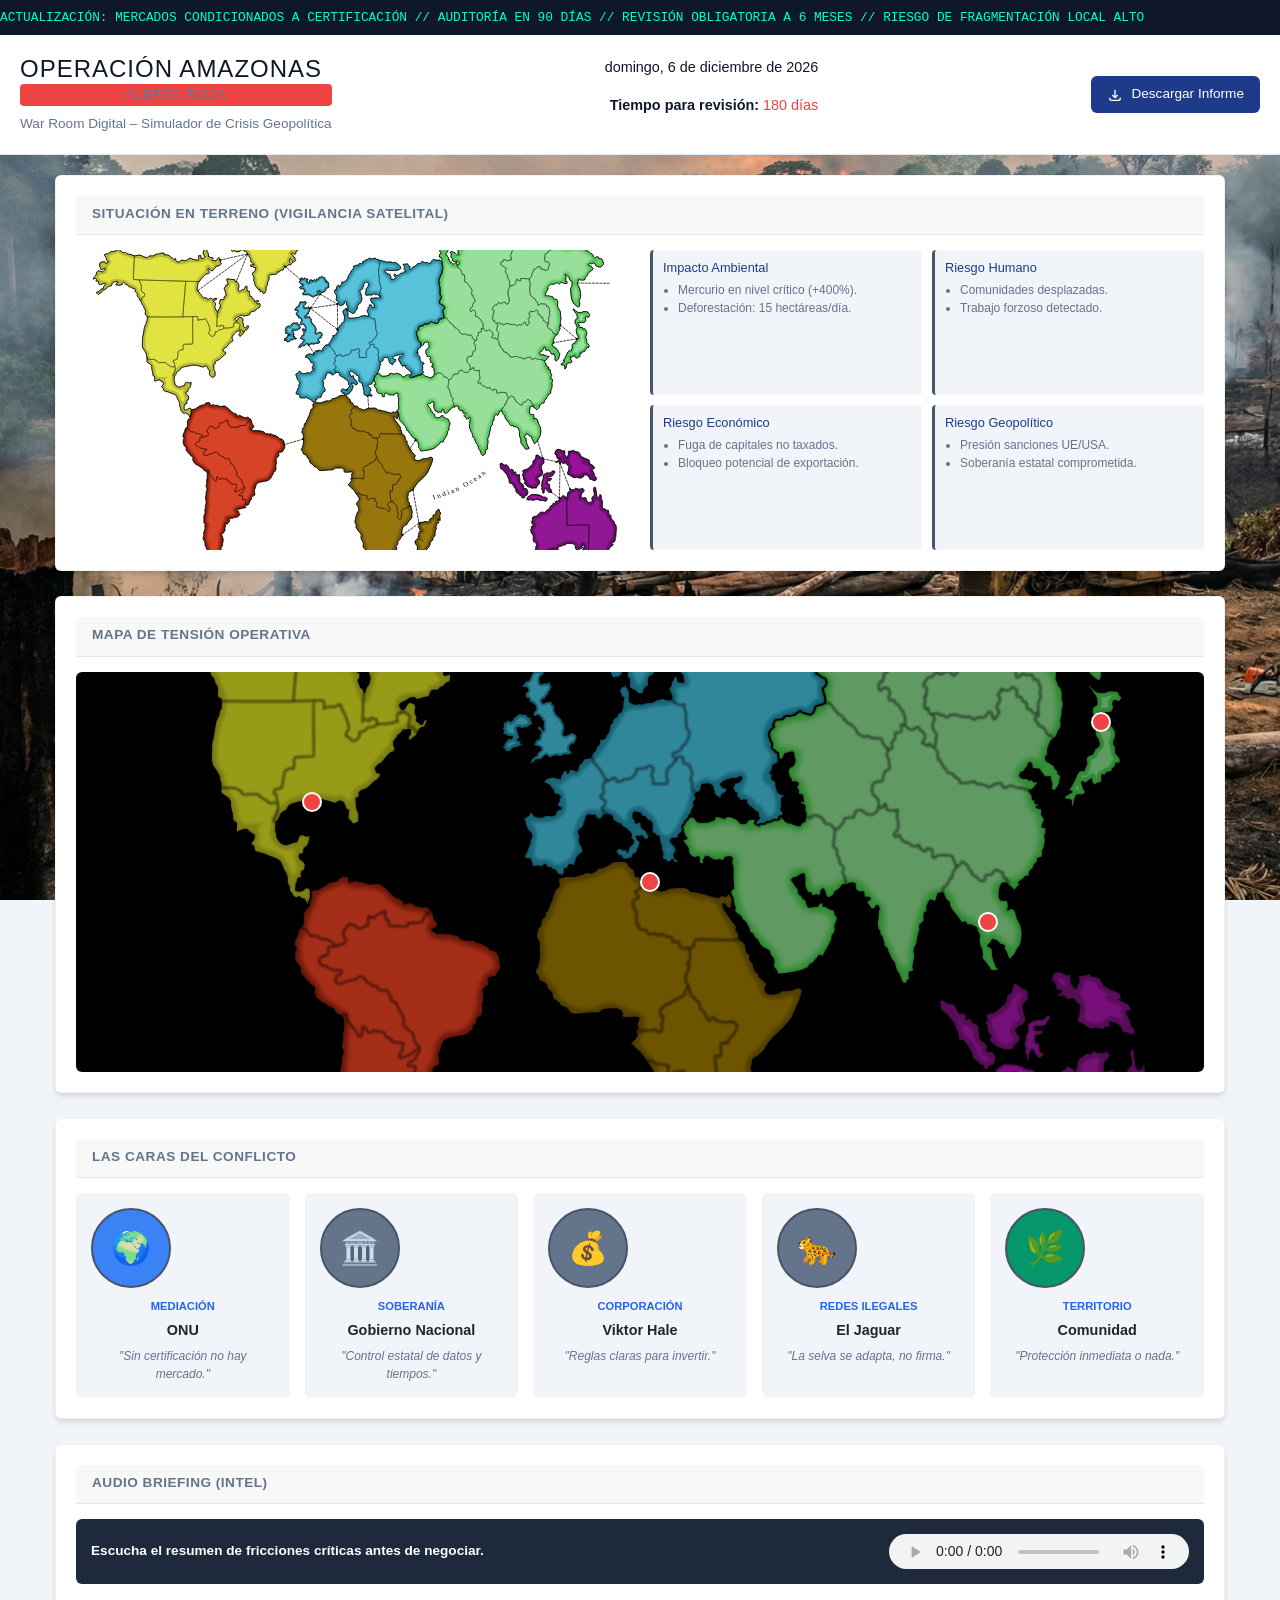
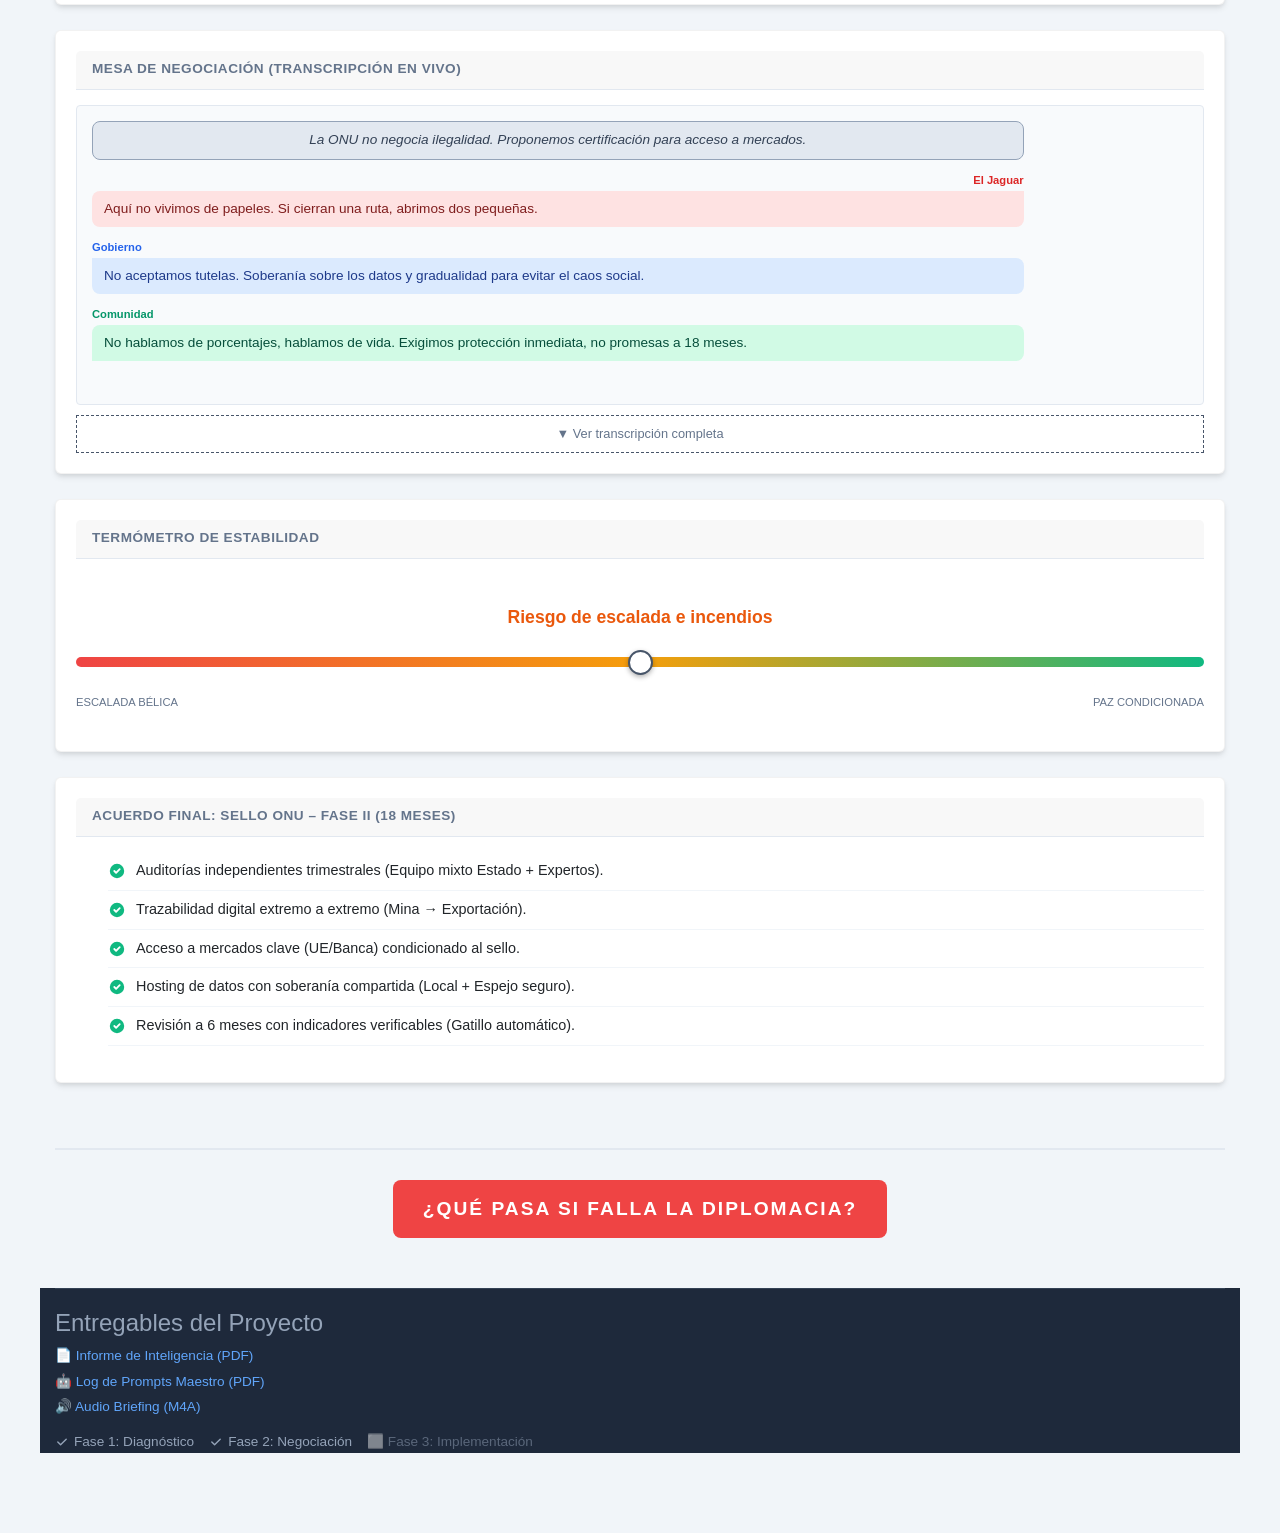
==== commit eed805ca: "Reemplaza descarga por botón con modal Bootstrap para el informe" ====
--- a/index.html
+++ b/index.html
@@ -4,6 +4,7 @@
     <meta charset="UTF-8">
     <meta name="viewport" content="width=device-width, initial-scale=1.0">
     <title>UN WAR ROOM | Operación Amazonas</title>
+    <link rel="stylesheet" href="https://cdn.jsdelivr.net/npm/bootstrap@5.3.3/dist/css/bootstrap.min.css" integrity="sha384-QWTKZyjpPEjISv5WaRU9OFeRpok6YctnYmDr5pNlyT2bRjXh0JMhjY6hW+ALEwIH" crossorigin="anonymous">
     <style>
         :root {
             --primary: #1e3a8a; /* Deep Blue */
@@ -90,8 +91,75 @@
             align-items: center;
             gap: 8px;
             transition: background 0.2s;
+            border: none;
+            cursor: pointer;
         }
         .btn-download:hover { background: var(--accent); }
+
+        .report-modal .modal-content {
+            border: 2px solid #0f172a;
+            border-radius: 10px;
+            box-shadow: 0 14px 30px rgba(2, 6, 23, 0.35);
+        }
+
+        .report-modal .modal-header {
+            background: #0f172a;
+            color: #f8fafc;
+            border-bottom: 2px solid #334155;
+        }
+
+        .report-modal .modal-title {
+            font-size: 0.95rem;
+            letter-spacing: 0.8px;
+            text-transform: uppercase;
+        }
+
+        .report-stamp {
+            border: 2px solid #dc2626;
+            color: #dc2626;
+            background: #fff1f2;
+            border-radius: 999px;
+            padding: 2px 10px;
+            font-size: 0.7rem;
+            font-weight: 700;
+            letter-spacing: 1px;
+            text-transform: uppercase;
+            transform: rotate(-10deg);
+        }
+
+        .report-modal .btn-close-high-contrast {
+            background: #f8fafc;
+            color: #0f172a;
+            border: 2px solid #0f172a;
+            border-radius: 6px;
+            font-weight: 700;
+            font-size: 1.3rem;
+            line-height: 1;
+            width: 2rem;
+            height: 2rem;
+            display: inline-flex;
+            align-items: center;
+            justify-content: center;
+            cursor: pointer;
+        }
+
+        .report-modal .btn-close-high-contrast:hover {
+            background: #0f172a;
+            color: #f8fafc;
+            border-color: #f8fafc;
+        }
+
+        .report-modal .modal-body {
+            padding: 0;
+            background: #e2e8f0;
+        }
+
+        .report-modal .report-frame {
+            width: 100%;
+            height: min(75vh, 900px);
+            border: none;
+            background: #fff;
+        }
 
         /* --- Layout Grid --- */
         .container {
@@ -291,7 +359,7 @@
             -webkit-appearance: none;
             height: 10px;
             border-radius: 5px;
-            background: linear-gradient(to left, #ef4444 0%, #f59e0b 50%, #10b981 100%);
+            background: linear-gradient(to right, #ef4444 0%, #f59e0b 50%, #10b981 100%);
             outline: none;
         }
         input[type=range]::-webkit-slider-thumb {
@@ -522,10 +590,10 @@
             <p id="current-date">--/--/----</p>
             <p><strong>Tiempo para revisión:</strong> <span style="color:var(--danger)">180 días</span></p>
         </div>
-        <a href="docs/informe_inteligencia.pdf" class="btn-download" download>
+        <button type="button" class="btn-download" onclick="openIntelligenceReportModal()" aria-label="Abrir informe de inteligencia en un modal">
             <svg width="16" height="16" fill="none" stroke="currentColor" stroke-width="2" viewBox="0 0 24 24"><path d="M4 16v1a3 3 0 003 3h10a3 3 0 003-3v-1m-4-4l-4 4m0 0l-4-4m4 4V4"></path></svg>
             Descargar Informe
-        </a>
+        </button>
     </header>
 
     <main class="container">
@@ -677,8 +745,8 @@
                     <input type="range" min="0" max="100" value="50" id="peace-slider" oninput="updateThermo(this.value)">
                 </div>
                 <div style="display:flex; justify-content:space-between; font-size:0.7rem; color:var(--text-muted);">
+                    <span>ESCALADA BÉLICA</span>
                     <span>PAZ CONDICIONADA</span>
-                    <span>ESCALADA BÉLICA</span>
                 </div>
             </div>
         </section>
@@ -765,6 +833,30 @@
         </div>
     </div>
 
+    <div class="modal fade report-modal" id="intelligenceReportModal" tabindex="-1" aria-labelledby="intelligenceReportModalLabel" aria-hidden="true">
+        <div class="modal-dialog modal-xl modal-dialog-centered modal-dialog-scrollable">
+            <div class="modal-content">
+                <div class="modal-header">
+                    <h2 class="modal-title" id="intelligenceReportModalLabel">Informe de Inteligencia · Operación Amazonas</h2>
+                    <div style="display:flex;align-items:center;gap:12px;">
+                        <span class="report-stamp">Top Secret</span>
+                        <button type="button" class="btn-close-high-contrast" data-bs-dismiss="modal" aria-label="Cerrar visor de informe">×</button>
+                    </div>
+                </div>
+                <div class="modal-body">
+                    <iframe
+                        id="intelligenceReportFrame"
+                        class="report-frame"
+                        src="about:blank"
+                        title="Documento PDF: Informe de Inteligencia"
+                        loading="lazy">
+                    </iframe>
+                </div>
+            </div>
+        </div>
+    </div>
+
+    <script src="https://cdn.jsdelivr.net/npm/bootstrap@5.3.3/dist/js/bootstrap.bundle.min.js" integrity="sha384-YvpcrYf0tY3lHB60NNkmXc5s9fDVZLESaAA55NDzOxhy9GkcIdslK1eN7N6jIeHz" crossorigin="anonymous"></script>
     <script>
         // Fecha actual
         document.getElementById('current-date').innerText = new Date().toLocaleDateString('es-ES', { 
@@ -946,6 +1038,20 @@
             if (event.key === 'Escape') closeProfile();
         });
 
+        const reportPdfPath = 'docs/informe_inteligencia.pdf';
+        const reportModalElement = document.getElementById('intelligenceReportModal');
+        const reportFrame = document.getElementById('intelligenceReportFrame');
+        const reportModal = new bootstrap.Modal(reportModalElement);
+
+        function openIntelligenceReportModal() {
+            reportFrame.src = reportPdfPath;
+            reportModal.show();
+        }
+
+        reportModalElement.addEventListener('hidden.bs.modal', () => {
+            reportFrame.src = 'about:blank';
+        });
+
         // Panic Button Logic
         function togglePanic() {
             document.body.classList.toggle('panic-mode');
